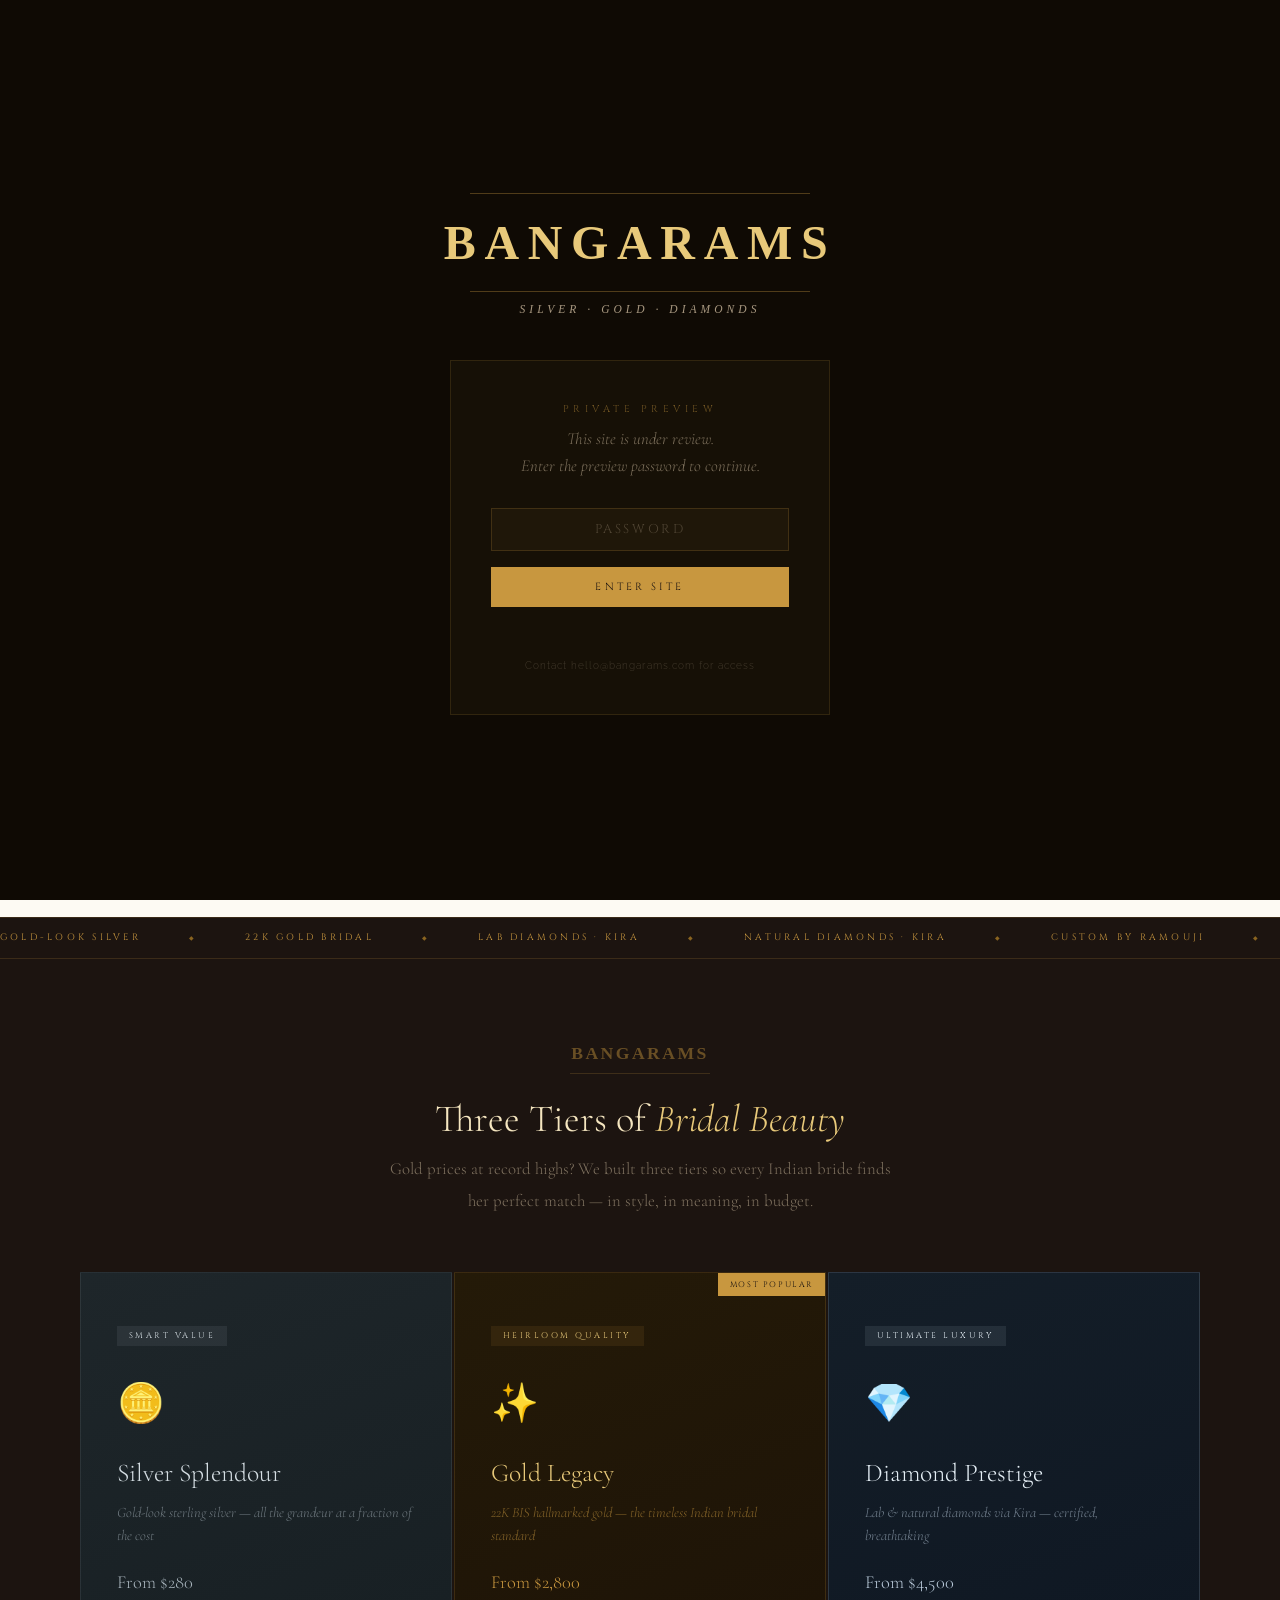
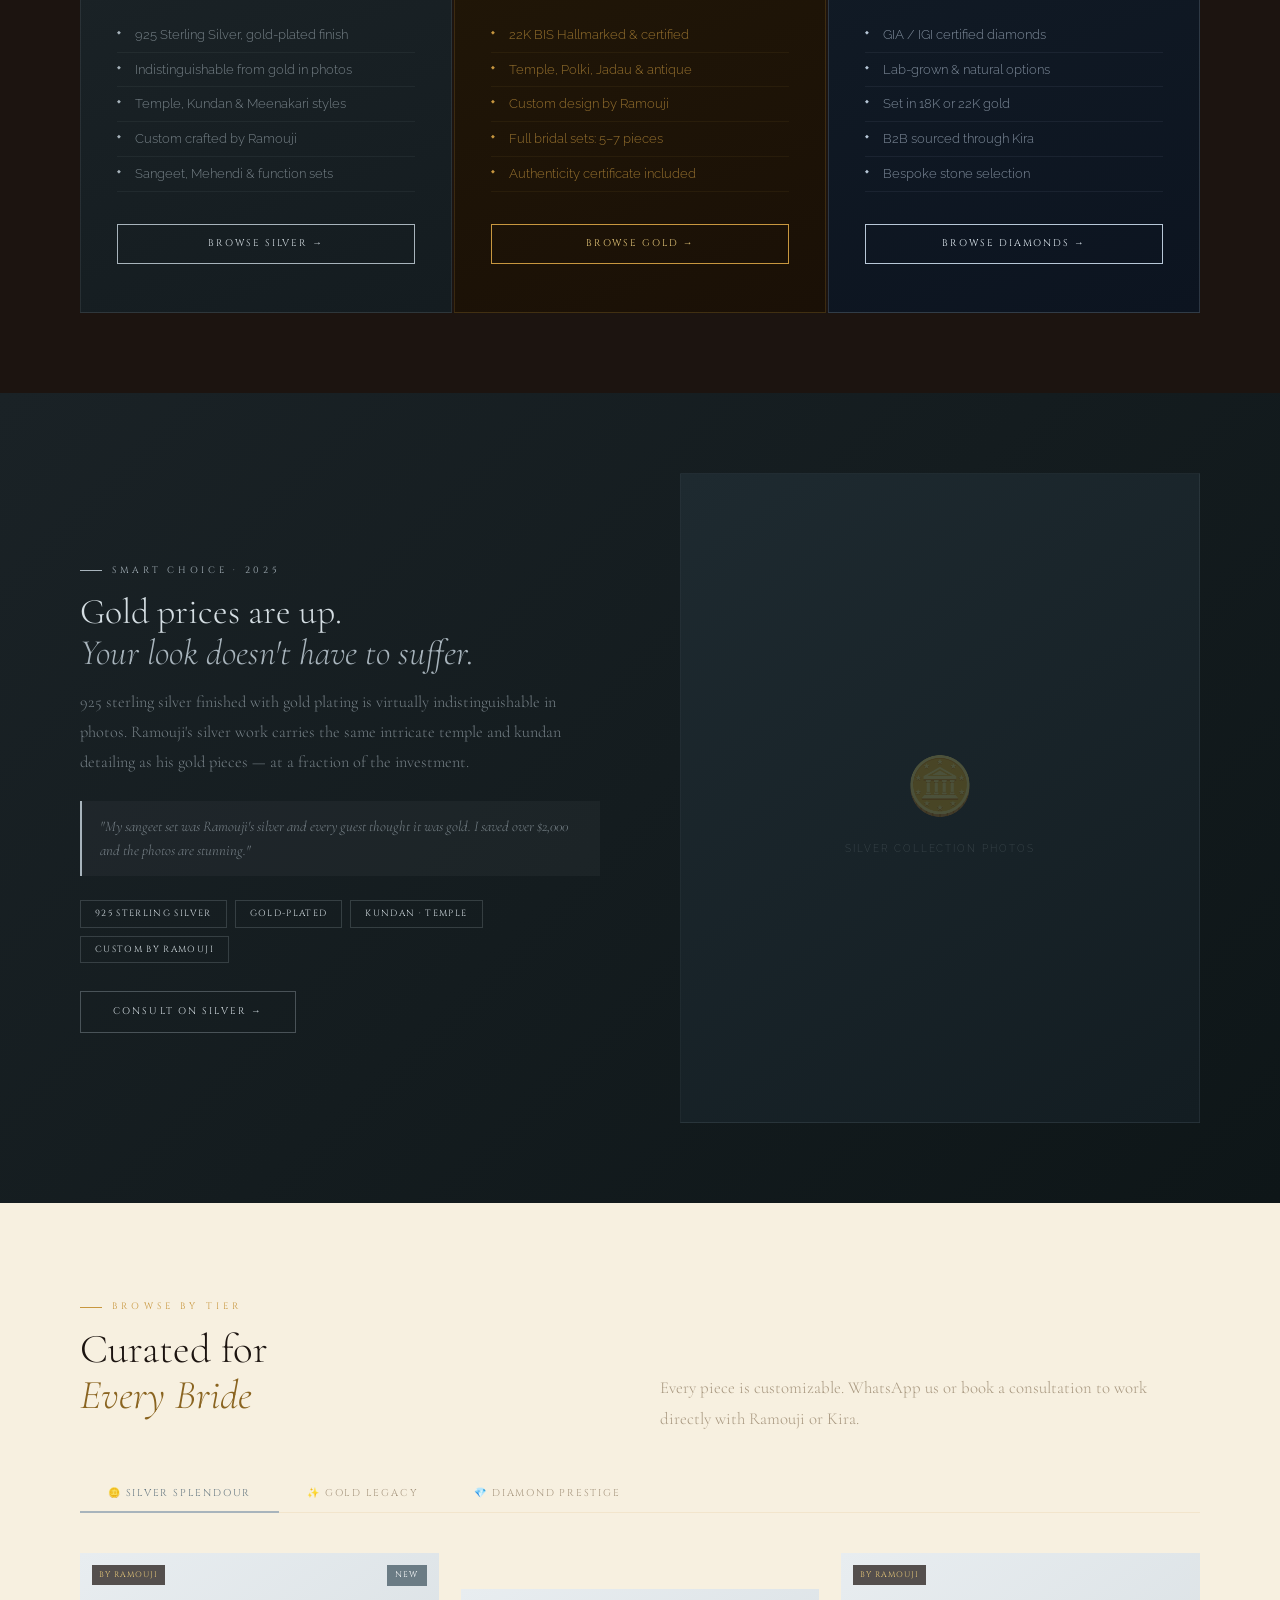
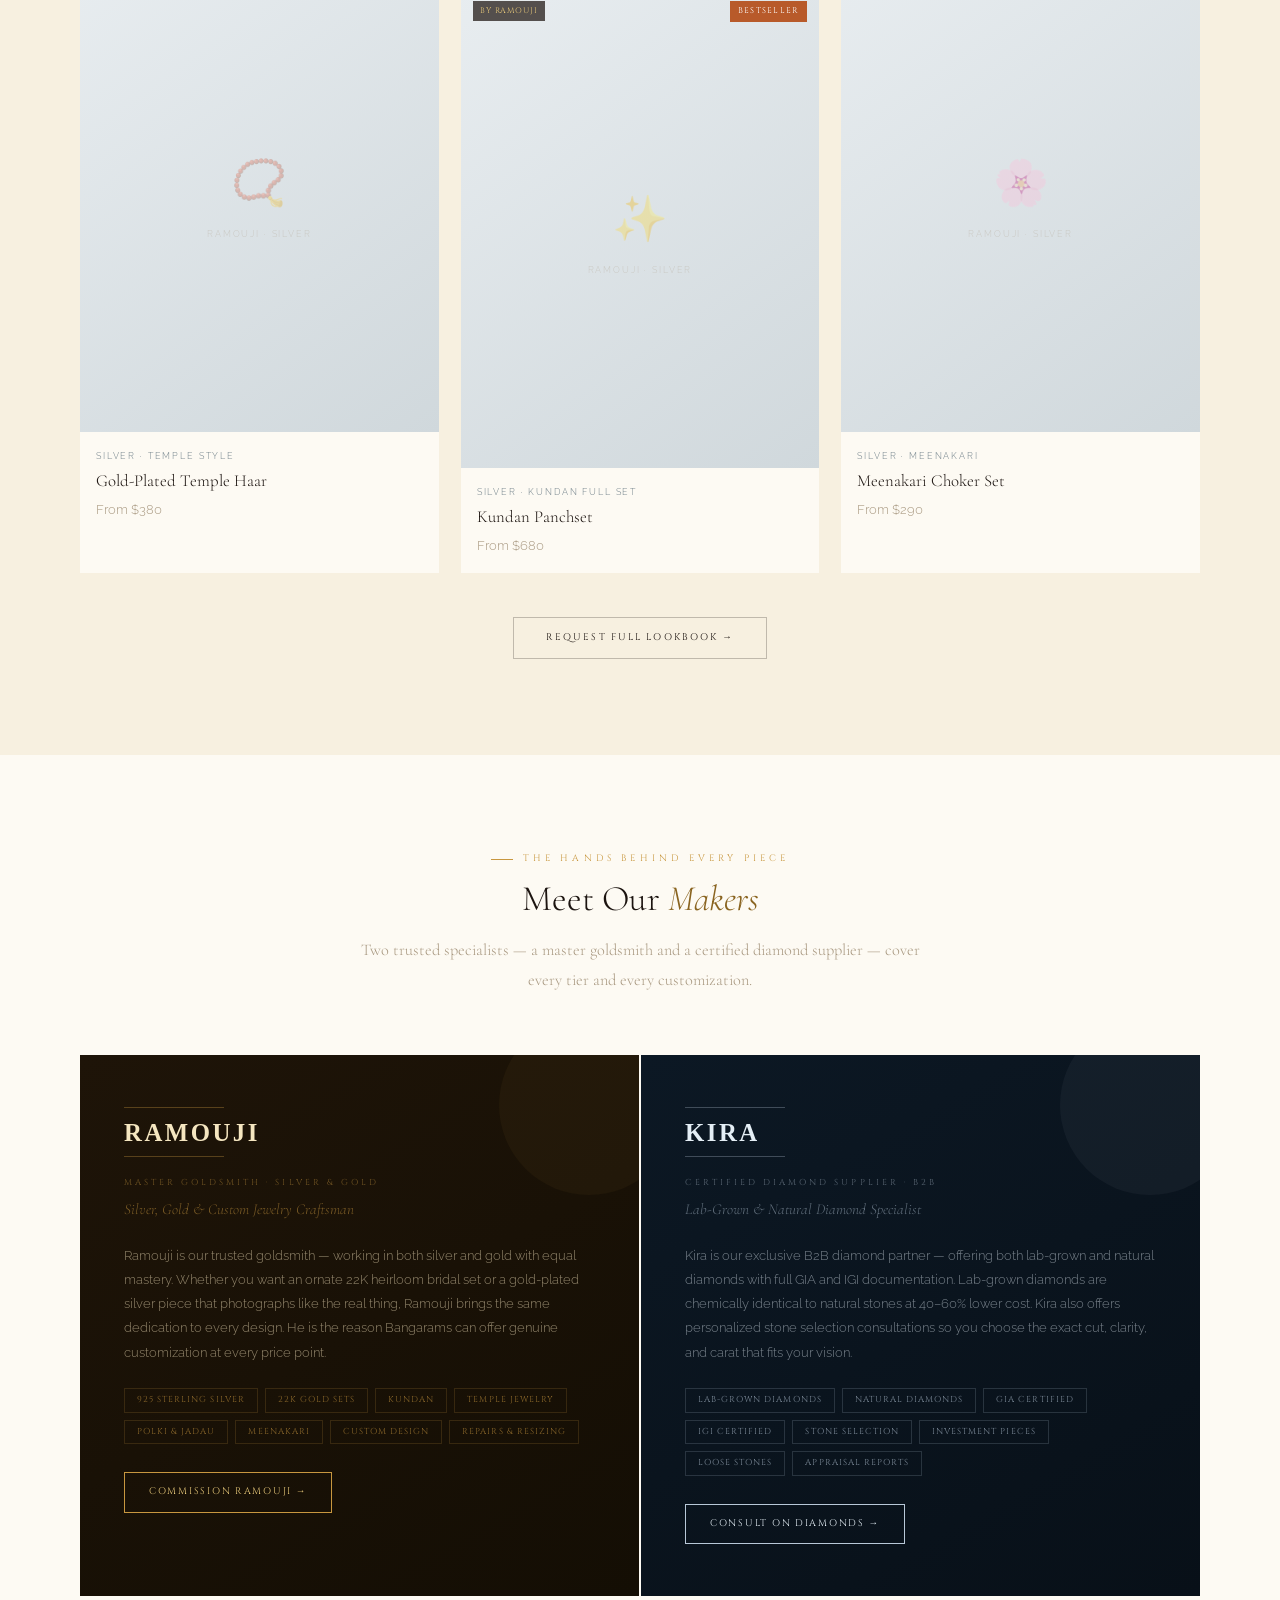
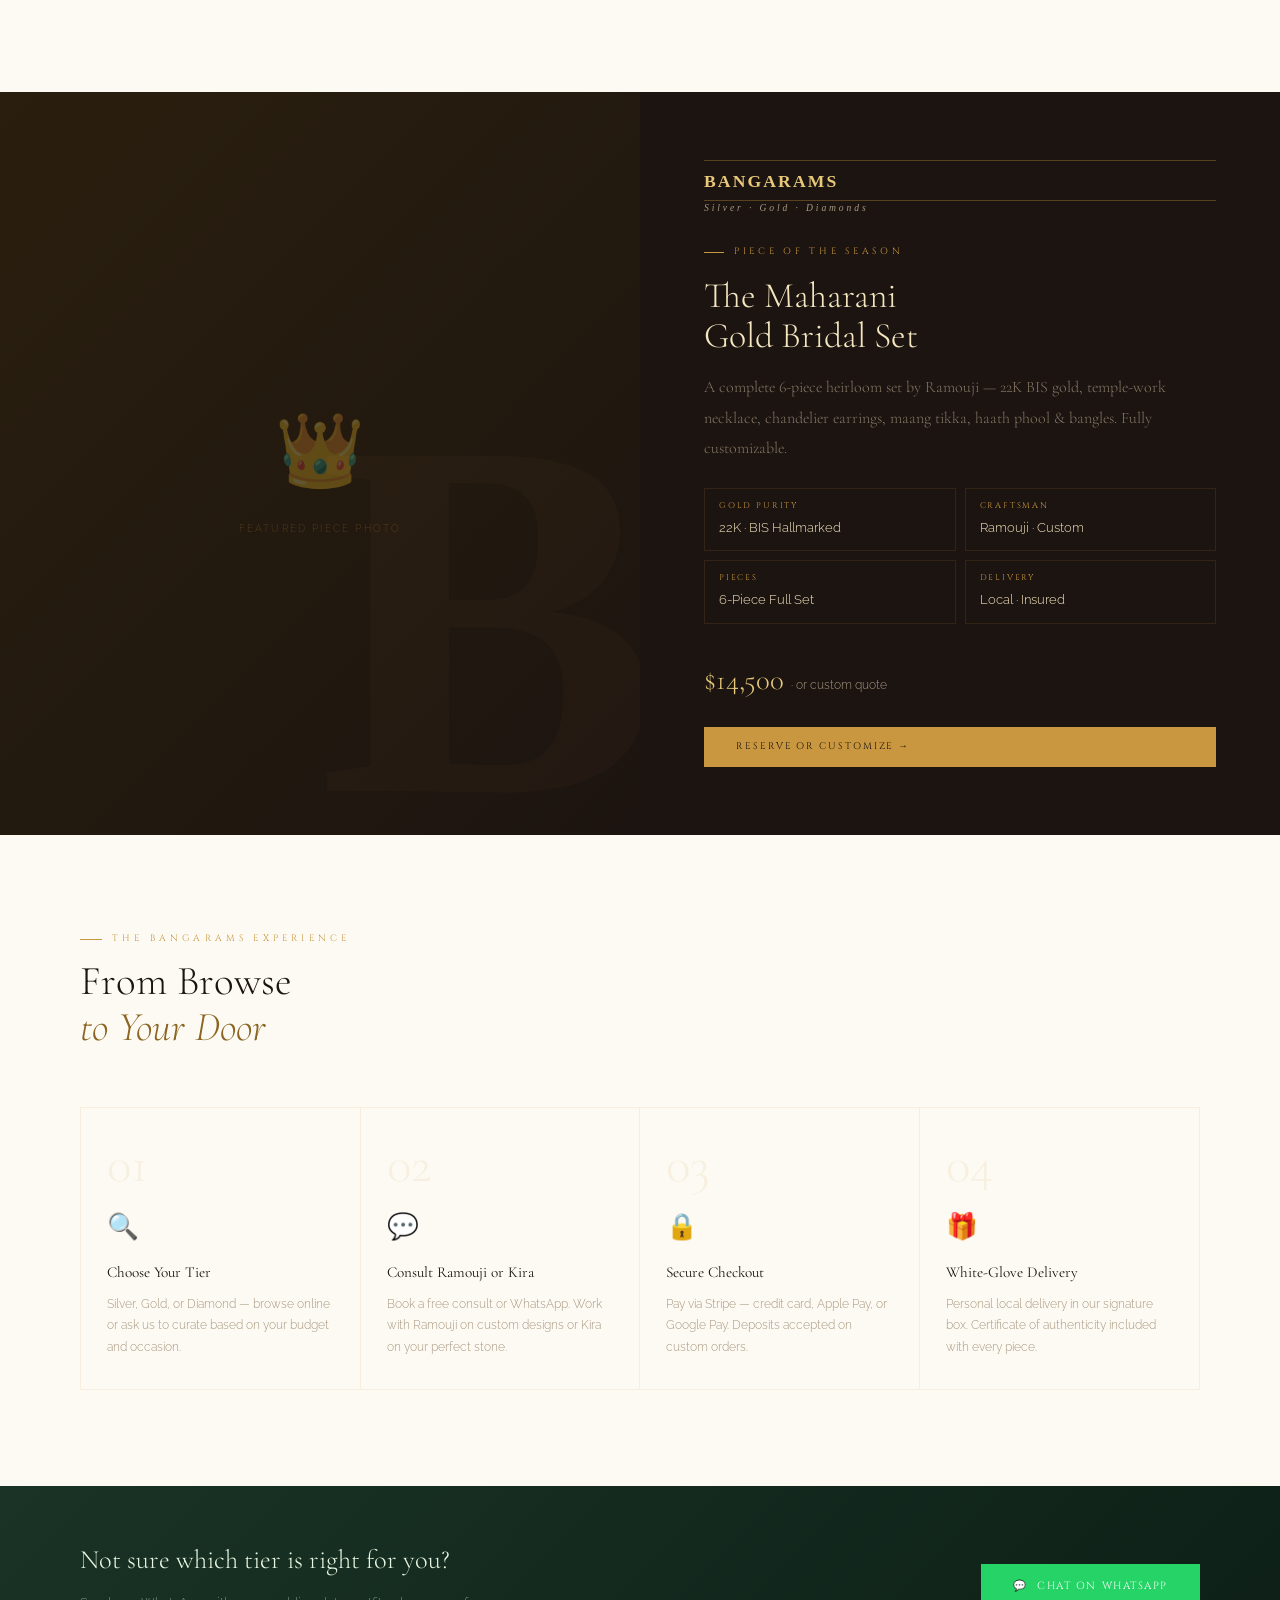
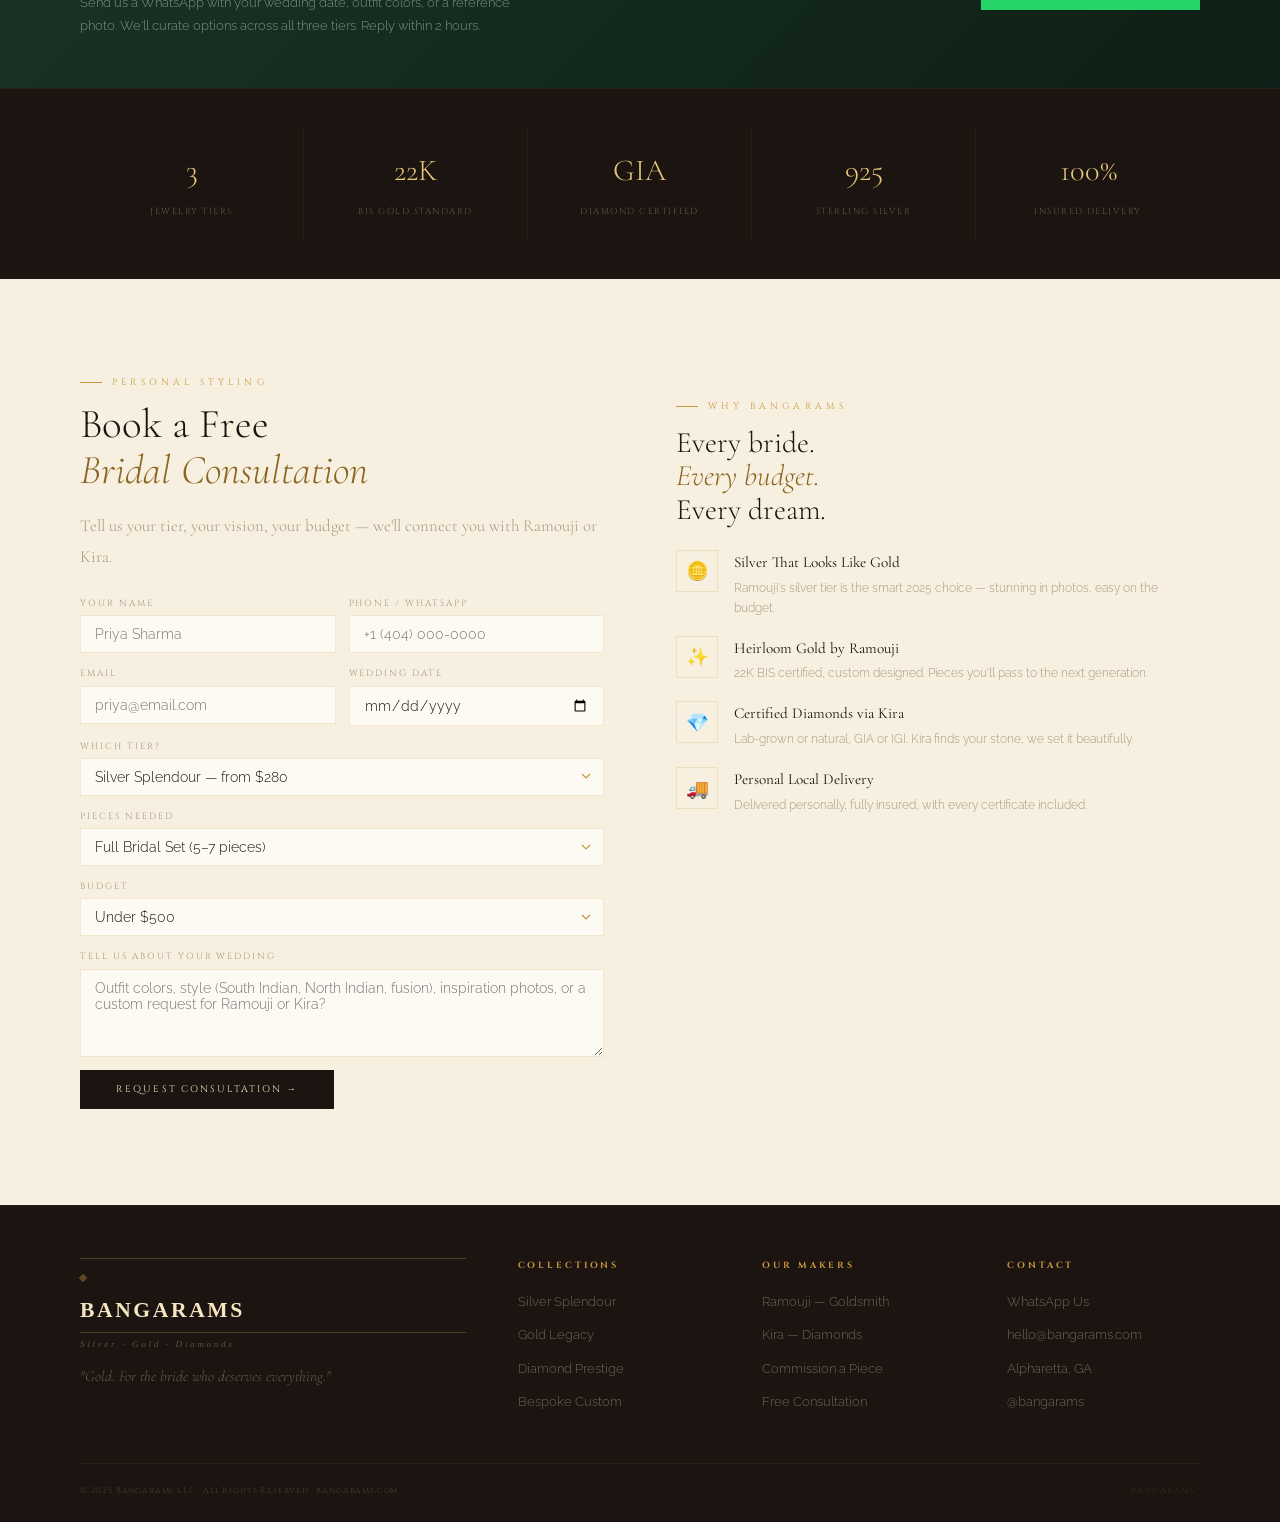
==== index.html @ f1050bff "Add Bangarams website — complete single-page site Full luxury Indian bridal jewelry landing page wit" ====
<!DOCTYPE html>
<html lang="en">
<head>
<meta charset="UTF-8">
<meta name="viewport" content="width=device-width, initial-scale=1.0">
<meta name="description" content="Bangarams — Exquisite Indian Bridal Jewelry. Silver, Gold & Diamonds. Curated by hand, delivered to your door. Serving Alpharetta, GA and beyond.">
<title>Bangarams — Indian Bridal Silver, Gold & Diamonds</title>
<link href="https://fonts.googleapis.com/css2?family=Cormorant+Garamond:ital,wght@0,300;0,400;0,600;1,400&family=Cinzel:wght@400;600;700&family=Raleway:wght@300;400;500&display=swap" rel="stylesheet">
<style>
/* ═══════════════════════════════════════
   PRIVATE REVIEW GATE
═══════════════════════════════════════ */
#preview-gate {
  position:fixed; inset:0; z-index:10000;
  background:#0F0A04;
  display:flex; flex-direction:column;
  align-items:center; justify-content:center;
  padding:40px;
}
#preview-gate.hidden { display:none; }

.gate-logo {
  margin-bottom:40px; text-align:center;
}
.gate-wordmark {
  font-family:'Palatino Linotype','Book Antiqua',Palatino,serif;
  font-size:clamp(1.8rem,5vw,3rem);
  font-weight:700; color:#E8C97A;
  letter-spacing:0.18em;
}
.gate-rule-top, .gate-rule-bot {
  width:100%; max-width:340px; height:1px;
  background:rgba(200,151,63,0.35); margin:8px auto;
}
.gate-tagline {
  font-family:'Palatino Linotype',Palatino,serif;
  font-size:0.72rem; color:#A89880;
  letter-spacing:0.35em; font-style:italic;
  text-align:center; margin-top:4px;
}

.gate-card {
  background:rgba(200,151,63,0.04);
  border:1px solid rgba(200,151,63,0.15);
  padding:40px; max-width:380px; width:100%;
  text-align:center;
}
.gate-title {
  font-family:'Cinzel',serif;
  font-size:0.62rem; letter-spacing:0.45em;
  text-transform:uppercase; color:rgba(200,151,63,0.5);
  margin-bottom:8px;
}
.gate-subtitle {
  font-family:'Cormorant Garamond',serif;
  font-style:italic; font-size:1.05rem;
  color:rgba(168,152,128,0.7); margin-bottom:28px;
  line-height:1.6;
}
.gate-input {
  width:100%; background:rgba(200,151,63,0.05);
  border:1px solid rgba(200,151,63,0.2);
  padding:12px 16px; color:#F5E6C0;
  font-family:'Cinzel',serif; font-size:0.8rem;
  letter-spacing:0.25em; text-align:center;
  outline:none; margin-bottom:16px;
  transition:border-color 0.3s;
}
.gate-input:focus { border-color:rgba(200,151,63,0.5); }
.gate-input::placeholder { color:rgba(168,152,128,0.35); letter-spacing:0.2em; }
.gate-btn {
  width:100%; background:var(--gold,#C8973F); color:#1C1410;
  border:none; padding:13px 24px;
  font-family:'Cinzel',serif; font-size:0.65rem;
  letter-spacing:0.3em; text-transform:uppercase;
  transition:background 0.3s; margin-bottom:12px;
}
.gate-btn:hover { background:#E8C97A; }
.gate-error {
  font-size:0.7rem; color:rgba(200,80,80,0.7);
  font-family:'Raleway',sans-serif; min-height:18px;
  letter-spacing:0.05em;
}
.gate-hint {
  margin-top:20px; font-size:0.65rem;
  color:rgba(168,152,128,0.3); letter-spacing:0.1em;
  font-family:'Raleway',sans-serif;
}

/* ═══════════════════════════════════════
   ROOT VARIABLES
═══════════════════════════════════════ */
:root {
  --gold:#C8973F; --gold-light:#E8C97A; --gold-pale:#F5E6C0; --gold-deep:#8A6420;
  --silver:#A8B4BC; --silver-light:#D4DDE2; --silver-deep:#6B7C85;
  --diamond:#B8C8D8; --diamond-ice:#E4EEF5;
  --ivory:#FDFAF3; --cream:#F7F0E0;
  --ink:#1C1410; --ink-soft:#3D2E1E; --ink-deep:#0F0A04;
  --navy:#080C18; --mist:#A89880;
}
*{margin:0;padding:0;box-sizing:border-box;}
html{scroll-behavior:smooth;}
body{background:var(--ivory);color:var(--ink);font-family:'Raleway',sans-serif;font-weight:300;font-size:15px;line-height:1.7;cursor:default;}
*,*::before,*::after{cursor:none!important;}

/* CURSOR */
#cursor{width:10px;height:10px;background:var(--gold);border-radius:50%;position:fixed;top:0;left:0;pointer-events:none;z-index:9999;transform:translate(-50%,-50%);transition:width .18s,height .18s,background .18s;mix-blend-mode:multiply;}
#cursor.big{width:32px;height:32px;background:rgba(200,151,63,.25);}

/* ═══════════════════════════════════════
   LOGO COMPONENT (reusable)
═══════════════════════════════════════ */
.logo-mark {
  display:inline-flex; flex-direction:column;
  align-items:center; text-decoration:none;
  gap:0;
}
.logo-rule { height:1px; background:currentColor; opacity:0.45; width:100%; }
.logo-wordmark {
  font-family:'Palatino Linotype','Book Antiqua',Palatino,serif;
  font-weight:700; letter-spacing:0.12em;
}
.logo-tagline {
  font-family:'Palatino Linotype',Palatino,serif;
  font-style:italic; letter-spacing:0.28em;
}
.logo-diamond-tip {
  width:0; height:0; display:block; margin:0 auto;
}

/* NAV */
nav{position:fixed;top:0;left:0;right:0;z-index:100;display:flex;align-items:center;justify-content:space-between;padding:16px 48px;background:rgba(253,250,243,.95);backdrop-filter:blur(14px);border-bottom:1px solid rgba(200,151,63,.12);transition:padding .3s;}
nav.scrolled{padding:10px 48px;}
.nav-logo-wrap{text-decoration:none;display:flex;flex-direction:column;align-items:flex-start;gap:2px;}
.nav-logo-rule{height:0.5px;background:#C8973F;opacity:.5;width:100%;}
.nav-logo-text{font-family:'Palatino Linotype','Book Antiqua',Palatino,serif;font-size:1.25rem;font-weight:700;color:var(--ink);letter-spacing:.12em;}
.nav-logo-sub{font-family:'Palatino Linotype',serif;font-size:.52rem;color:var(--mist);letter-spacing:.3em;font-style:italic;}
.nav-links{display:flex;gap:28px;list-style:none;}
.nav-links a{font-size:.68rem;letter-spacing:.18em;text-transform:uppercase;color:var(--ink-soft);text-decoration:none;position:relative;padding-bottom:3px;}
.nav-links a::after{content:'';position:absolute;bottom:0;left:0;width:0;height:1px;background:var(--gold);transition:width .3s;}
.nav-links a:hover::after{width:100%;}
.nav-cta{background:var(--ink);color:var(--gold-pale);border:none;padding:9px 20px;font-family:'Cinzel',serif;font-size:.58rem;letter-spacing:.22em;text-transform:uppercase;text-decoration:none;transition:background .3s,color .3s;}
.nav-cta:hover{background:var(--gold);color:var(--ink);}
.hamburger{display:none;flex-direction:column;gap:5px;background:none;border:none;padding:4px;}
.hamburger span{display:block;width:22px;height:1.5px;background:var(--ink);}

/* MOBILE MENU */
.mobile-menu{display:none;position:fixed;inset:0;z-index:99;background:var(--ivory);flex-direction:column;align-items:center;justify-content:center;gap:28px;}
.mobile-menu.open{display:flex;}
.mobile-menu a{font-family:'Cormorant Garamond',serif;font-size:2rem;font-weight:300;color:var(--ink);text-decoration:none;}
.mobile-menu a:hover{color:var(--gold);}
.mobile-close{position:absolute;top:20px;right:28px;background:none;border:none;font-size:1.8rem;color:var(--ink);}

/* HERO */
.hero{min-height:100vh;display:grid;grid-template-columns:1fr 1fr;padding-top:72px;overflow:hidden;}
.hero-left{display:flex;flex-direction:column;justify-content:center;padding:80px 56px 80px 80px;z-index:2;}

/* HERO LOGO */
.hero-logo{margin-bottom:36px;}
.hero-logo-rule{height:0.6px;background:var(--gold);opacity:.5;width:100%;max-width:480px;}
.hero-logo-diamond{display:block;width:8px;height:8px;background:var(--gold);transform:rotate(45deg);margin:0 auto;opacity:.65;}
.hero-logo-text{font-family:'Palatino Linotype','Book Antiqua',Palatino,serif;font-size:clamp(2.4rem,4vw,4.2rem);font-weight:700;color:var(--ink);letter-spacing:.12em;line-height:1.05;text-align:left;}
.hero-logo-tagline{font-family:'Palatino Linotype',Palatino,serif;font-style:italic;font-size:.78rem;color:var(--mist);letter-spacing:.32em;text-align:left;margin-top:3px;}

.hero-eyebrow{font-family:'Cinzel',serif;font-size:.58rem;letter-spacing:.45em;text-transform:uppercase;color:var(--gold);opacity:.7;margin-bottom:20px;display:flex;align-items:center;gap:12px;}
.hero-eyebrow::before{content:'';display:block;width:28px;height:0.5px;background:var(--gold);}
.hero-title{font-family:'Cormorant Garamond',serif;font-size:clamp(2.6rem,4.5vw,5rem);font-weight:300;line-height:1.06;color:var(--ink);margin-bottom:22px;}
.hero-title em{font-style:italic;color:var(--gold-deep);}
.hero-desc{font-family:'Cormorant Garamond',serif;font-size:1.1rem;color:var(--mist);max-width:400px;margin-bottom:40px;line-height:1.85;}
.hero-actions{display:flex;gap:14px;flex-wrap:wrap;}
.btn-primary{background:var(--gold);color:var(--ink);padding:13px 32px;border:none;font-family:'Cinzel',serif;font-size:.6rem;letter-spacing:.22em;text-transform:uppercase;text-decoration:none;display:inline-block;transition:background .3s,transform .2s;}
.btn-primary:hover{background:var(--gold-deep);transform:translateY(-2px);}
.btn-outline{background:transparent;color:var(--ink);padding:12px 32px;border:1px solid rgba(28,20,16,.25);font-family:'Cinzel',serif;font-size:.6rem;letter-spacing:.22em;text-transform:uppercase;text-decoration:none;display:inline-block;transition:border-color .3s,color .3s;}
.btn-outline:hover{border-color:var(--gold);color:var(--gold);}
.hero-right{position:relative;overflow:hidden;background:linear-gradient(135deg,#E8C97A18,#C8973F0A);}
.hero-right::before{content:'B';position:absolute;bottom:-60px;right:-30px;font-family:'Palatino Linotype','Book Antiqua',Palatino,serif;font-size:32vw;font-weight:700;color:rgba(200,151,63,.04);line-height:1;pointer-events:none;}
.hero-img-ph{width:100%;height:100%;min-height:500px;display:flex;flex-direction:column;align-items:center;justify-content:center;gap:12px;color:var(--mist);}
.hero-img-ph .ph-icon{font-size:3.5rem;opacity:.3;}
.hero-img-ph p{font-size:.7rem;letter-spacing:.15em;text-transform:uppercase;opacity:.35;}
.hero-badge{position:absolute;bottom:36px;left:36px;background:var(--ink);color:var(--gold-pale);padding:16px 20px;font-size:.68rem;}
.hero-badge strong{display:block;font-family:'Cormorant Garamond',serif;font-size:1.2rem;color:var(--gold-light);font-weight:400;}

/* MARQUEE */
.marquee-strip{background:var(--ink);padding:12px 0;overflow:hidden;border-top:1px solid rgba(200,151,63,.18);border-bottom:1px solid rgba(200,151,63,.18);}
.marquee-inner{display:flex;gap:48px;width:max-content;animation:marquee 32s linear infinite;}
@keyframes marquee{from{transform:translateX(0)}to{transform:translateX(-50%)}}
.mi{font-family:'Cinzel',serif;font-size:.58rem;letter-spacing:.35em;text-transform:uppercase;color:var(--gold);white-space:nowrap;display:flex;align-items:center;gap:48px;}
.mi::after{content:'◆';color:var(--gold-deep);font-size:.38rem;}

/* SECTIONS */
section{padding:96px 80px;}
.stag{font-family:'Cinzel',serif;font-size:.58rem;letter-spacing:.45em;text-transform:uppercase;color:var(--gold);margin-bottom:12px;display:flex;align-items:center;gap:10px;}
.stag::before{content:'';display:block;width:22px;height:.5px;background:var(--gold);}
.sh{font-family:'Cormorant Garamond',serif;font-size:clamp(1.8rem,3.2vw,2.8rem);font-weight:300;line-height:1.12;color:var(--ink);margin-bottom:16px;}
.sh em{font-style:italic;color:var(--gold-deep);}
.sp{font-family:'Cormorant Garamond',serif;font-size:1.05rem;color:var(--mist);line-height:1.85;}

/* TIERS */
#tiers{background:var(--ink);padding:80px;}
.tiers-intro{text-align:center;margin-bottom:56px;}
.tiers-intro-logo{margin-bottom:24px;}
.tiers-intro h2{font-family:'Cormorant Garamond',serif;font-size:clamp(1.8rem,3vw,2.8rem);font-weight:300;color:var(--gold-pale);margin-bottom:12px;line-height:1.15;}
.tiers-intro p{color:rgba(168,152,128,.7);font-family:'Cormorant Garamond',serif;font-size:1.05rem;max-width:520px;margin:0 auto;line-height:1.85;}
.tiers-grid{display:grid;grid-template-columns:repeat(3,1fr);gap:2px;}
.tier{position:relative;padding:48px 36px;overflow:hidden;transition:background .4s;}
.tier-silver{background:linear-gradient(160deg,#1E262A,#141C20);border:1px solid rgba(168,180,188,.12);}
.tier-gold{background:linear-gradient(160deg,#241A08,#1A1006);border:1px solid rgba(200,151,63,.18);}
.tier-diamond{background:linear-gradient(160deg,#141E28,#0C1420);border:1px solid rgba(184,200,216,.18);}
.tier::after{content:'';position:absolute;inset:0;opacity:0;transition:opacity .4s;}
.tier-silver::after{background:radial-gradient(ellipse at 50% 0%,rgba(168,180,188,.07),transparent 65%);}
.tier-gold::after{background:radial-gradient(ellipse at 50% 0%,rgba(200,151,63,.09),transparent 65%);}
.tier-diamond::after{background:radial-gradient(ellipse at 50% 0%,rgba(184,200,216,.09),transparent 65%);}
.tier:hover::after{opacity:1;}
.tier-badge{display:inline-block;font-family:'Cinzel',serif;font-size:.52rem;letter-spacing:.3em;text-transform:uppercase;padding:3px 12px;margin-bottom:24px;}
.tier-silver .tier-badge{background:rgba(168,180,188,.1);color:var(--silver-light);}
.tier-gold .tier-badge{background:rgba(200,151,63,.1);color:var(--gold-light);}
.tier-diamond .tier-badge{background:rgba(184,200,216,.1);color:var(--diamond-ice);}
.tier-icon{font-size:2.4rem;margin-bottom:16px;display:block;}
.tier-name{font-family:'Cormorant Garamond',serif;font-size:1.6rem;font-weight:300;margin-bottom:6px;}
.tier-silver .tier-name{color:var(--silver-light);}
.tier-gold .tier-name{color:var(--gold-light);}
.tier-diamond .tier-name{color:var(--diamond-ice);}
.tier-subtitle{font-family:'Cormorant Garamond',serif;font-style:italic;font-size:.9rem;margin-bottom:20px;line-height:1.6;}
.tier-silver .tier-subtitle{color:rgba(168,180,188,.6);}
.tier-gold .tier-subtitle{color:rgba(200,151,63,.6);}
.tier-diamond .tier-subtitle{color:rgba(184,200,216,.6);}
.tier-price{font-family:'Cormorant Garamond',serif;font-size:1.15rem;margin-bottom:20px;}
.tier-silver .tier-price{color:var(--silver);}
.tier-gold .tier-price{color:var(--gold);}
.tier-diamond .tier-price{color:var(--diamond);}
.tier-features{list-style:none;margin-bottom:32px;}
.tier-features li{font-size:.8rem;padding:6px 0 6px 18px;position:relative;border-bottom:1px solid;}
.tier-silver .tier-features li{color:rgba(168,180,188,.65);border-color:rgba(168,180,188,.07);}
.tier-gold .tier-features li{color:rgba(200,151,63,.7);border-color:rgba(200,151,63,.07);}
.tier-diamond .tier-features li{color:rgba(184,200,216,.65);border-color:rgba(184,200,216,.07);}
.tier-features li::before{content:'◆';position:absolute;left:0;font-size:.32rem;top:10px;}
.tier-silver .tier-features li::before{color:var(--silver);}
.tier-gold .tier-features li::before{color:var(--gold);}
.tier-diamond .tier-features li::before{color:var(--diamond);}
.btn-tier{display:inline-block;width:100%;text-align:center;padding:11px 20px;border:1px solid;text-decoration:none;font-family:'Cinzel',serif;font-size:.6rem;letter-spacing:.2em;text-transform:uppercase;transition:background .3s,color .3s;}
.tier-silver .btn-tier{border-color:var(--silver);color:var(--silver-light);}
.tier-silver .btn-tier:hover{background:var(--silver);color:var(--ink);}
.tier-gold .btn-tier{border-color:var(--gold);color:var(--gold-light);}
.tier-gold .btn-tier:hover{background:var(--gold);color:var(--ink);}
.tier-diamond .btn-tier{border-color:var(--diamond);color:var(--diamond-ice);}
.tier-diamond .btn-tier:hover{background:var(--diamond);color:var(--ink);}
.tier-popular{position:absolute;top:0;right:0;background:var(--gold);color:var(--ink);font-family:'Cinzel',serif;font-size:.5rem;letter-spacing:.2em;text-transform:uppercase;padding:5px 12px;}

/* SILVER SPOTLIGHT */
#silver-spotlight{background:linear-gradient(135deg,#1A2226,#0E1618);padding:80px;display:grid;grid-template-columns:1fr 1fr;gap:80px;align-items:center;}
.silver-tag{font-family:'Cinzel',serif;font-size:.58rem;letter-spacing:.4em;text-transform:uppercase;color:var(--silver);margin-bottom:14px;display:flex;align-items:center;gap:10px;}
.silver-tag::before{content:'';display:block;width:22px;height:.5px;background:var(--silver);}
.silver-h{font-family:'Cormorant Garamond',serif;font-size:clamp(1.7rem,2.8vw,2.6rem);font-weight:300;color:var(--silver-light);line-height:1.12;margin-bottom:14px;}
.silver-h em{font-style:italic;color:var(--silver);}
.silver-desc{font-family:'Cormorant Garamond',serif;font-size:1.02rem;color:rgba(168,180,188,.65);line-height:1.85;margin-bottom:24px;}
.silver-note{background:rgba(168,180,188,.05);border-left:2px solid var(--silver);padding:14px 18px;margin-bottom:24px;font-family:'Cormorant Garamond',serif;font-style:italic;color:rgba(168,180,188,.65);font-size:.92rem;line-height:1.6;}
.silver-pills{display:flex;flex-wrap:wrap;gap:8px;margin-bottom:28px;}
.silver-pill{border:1px solid rgba(168,180,188,.22);color:var(--silver-light);padding:5px 14px;font-family:'Cinzel',serif;font-size:.56rem;letter-spacing:.15em;text-transform:uppercase;}
.silver-img{background:linear-gradient(145deg,#1E2A30,#131D22);border:1px solid rgba(168,180,188,.08);aspect-ratio:4/5;display:flex;align-items:center;justify-content:center;}
.silver-img-inner{text-align:center;color:rgba(168,180,188,.22);}
.silver-img-inner span{font-size:3.5rem;display:block;margin-bottom:8px;}
.silver-img-inner p{font-size:.62rem;letter-spacing:.2em;text-transform:uppercase;}

/* COLLECTIONS TABS */
#collections{background:var(--cream);}
.collections-intro{display:grid;grid-template-columns:1fr 1fr;gap:40px;align-items:end;margin-bottom:40px;}
.tab-bar{display:flex;gap:0;margin-bottom:40px;border-bottom:1px solid rgba(200,151,63,.12);}
.tab-btn{padding:12px 28px;border:none;background:transparent;font-family:'Cinzel',serif;font-size:.62rem;letter-spacing:.18em;text-transform:uppercase;color:var(--mist);position:relative;transition:color .3s;}
.tab-btn::after{content:'';position:absolute;bottom:-1px;left:0;right:0;height:2px;background:transparent;transition:background .3s;}
.tab-btn.active-silver{color:var(--silver-deep);}
.tab-btn.active-silver::after{background:var(--silver);}
.tab-btn.active-gold{color:var(--gold-deep);}
.tab-btn.active-gold::after{background:var(--gold);}
.tab-btn.active-diamond{color:#4A7A9A;}
.tab-btn.active-diamond::after{background:var(--diamond);}
.tab-panel{display:none;}
.tab-panel.active{display:block;}
.catalog-grid{display:grid;grid-template-columns:repeat(3,1fr);gap:22px;}
.catalog-card{background:var(--ivory);position:relative;overflow:hidden;transition:transform .4s;}
.catalog-card:hover{transform:translateY(-5px);}
.catalog-card:nth-child(2){margin-top:36px;}
.card-img{aspect-ratio:3/4;display:flex;flex-direction:column;align-items:center;justify-content:center;color:var(--mist);position:relative;overflow:hidden;}
.ci-silver{background:linear-gradient(145deg,#E8EDF0,#D0D8DC);}
.ci-gold{background:linear-gradient(145deg,var(--cream),#E8C97A1A);}
.ci-diamond{background:linear-gradient(145deg,#E4EEF5,#C8D8E8);}
.card-img-icon{font-size:2.8rem;opacity:.32;margin-bottom:6px;}
.card-img-label{font-size:.58rem;letter-spacing:.2em;text-transform:uppercase;opacity:.35;}
.card-img::after{content:'';position:absolute;inset:0;background:linear-gradient(to top,rgba(28,20,16,.5),transparent 50%);opacity:0;transition:opacity .3s;}
.catalog-card:hover .card-img::after{opacity:1;}
.card-overlay{position:absolute;bottom:0;left:0;right:0;padding:18px;transform:translateY(8px);opacity:0;transition:all .3s;z-index:2;}
.catalog-card:hover .card-overlay{transform:translateY(0);opacity:1;}
.card-overlay .btn-primary{padding:8px 20px;font-size:.58rem;}
.card-info{padding:16px;}
.card-cat{font-size:.58rem;letter-spacing:.2em;text-transform:uppercase;margin-bottom:4px;}
.cc-silver{color:var(--silver-deep);}
.cc-gold{color:var(--gold);}
.cc-diamond{color:#4A7A9A;}
.card-name{font-family:'Cormorant Garamond',serif;font-size:1.05rem;color:var(--ink);margin-bottom:3px;font-weight:300;}
.card-price{font-size:.8rem;color:var(--mist);}
.card-badge{position:absolute;top:12px;right:12px;color:#fff;font-family:'Cinzel',serif;font-size:.52rem;letter-spacing:.15em;text-transform:uppercase;padding:3px 8px;}
.cb-new{background:var(--silver-deep);}
.cb-hot{background:#B85A2A;}
.cb-sig{background:var(--gold-deep);}
.cb-lab{background:#3A6A8A;}
.cb-gia{background:#1A3A4A;}
.cb-bespoke{background:#2A4A5A;}
.maker-tag{position:absolute;top:12px;left:12px;background:rgba(28,20,16,.72);font-family:'Cinzel',serif;font-size:.5rem;letter-spacing:.12em;text-transform:uppercase;padding:3px 7px;}
.mt-gold{color:var(--gold-light);}
.mt-dia{color:var(--diamond-ice);}

/* ARTISANS */
#artisans{background:var(--ivory);padding:96px 80px;}
.artisans-intro{text-align:center;max-width:560px;margin:0 auto 60px;}
.artisans-intro p{color:var(--mist);font-family:'Cormorant Garamond',serif;font-size:1.02rem;line-height:1.85;margin-top:10px;}
.artisans-grid{display:grid;grid-template-columns:1fr 1fr;gap:2px;}
.artisan-card{padding:52px 44px;position:relative;overflow:hidden;}
.artisan-ramouji{background:linear-gradient(150deg,#1E1408,#140E04);}
.artisan-kira{background:linear-gradient(150deg,#0C1824,#081018);}
.artisan-card::before{content:'';position:absolute;top:-40px;right:-40px;width:180px;height:180px;border-radius:50%;opacity:.05;}
.artisan-ramouji::before{background:var(--gold);}
.artisan-kira::before{background:var(--diamond);}
/* Artisan logo mark */
.artisan-logo-mark{margin-bottom:20px;}
.artisan-logo-rule{height:.5px;width:100px;}
.artisan-ramouji .artisan-logo-rule{background:rgba(200,151,63,.35);}
.artisan-kira .artisan-logo-rule{background:rgba(184,200,216,.3);}
.artisan-logo-name{font-family:'Palatino Linotype','Book Antiqua',Palatino,serif;font-size:1.55rem;font-weight:700;letter-spacing:.1em;margin:4px 0 2px;}
.artisan-ramouji .artisan-logo-name{color:var(--gold-pale);}
.artisan-kira .artisan-logo-name{color:var(--diamond-ice);}
.artisan-label{font-family:'Cinzel',serif;font-size:.54rem;letter-spacing:.35em;text-transform:uppercase;margin-bottom:6px;}
.artisan-ramouji .artisan-label{color:rgba(200,151,63,.5);}
.artisan-kira .artisan-label{color:rgba(184,200,216,.45);}
.artisan-role{font-family:'Cormorant Garamond',serif;font-style:italic;font-size:.95rem;margin-bottom:20px;}
.artisan-ramouji .artisan-role{color:rgba(200,151,63,.55);}
.artisan-kira .artisan-role{color:rgba(184,200,216,.5);}
.artisan-desc{font-size:.84rem;line-height:1.8;margin-bottom:24px;}
.artisan-ramouji .artisan-desc{color:rgba(245,230,192,.55);}
.artisan-kira .artisan-desc{color:rgba(228,238,245,.5);}
.artisan-services{display:flex;flex-wrap:wrap;gap:7px;margin-bottom:28px;}
.artisan-service{font-family:'Cinzel',serif;font-size:.54rem;letter-spacing:.12em;text-transform:uppercase;padding:4px 12px;border:1px solid;}
.artisan-ramouji .artisan-service{border-color:rgba(200,151,63,.18);color:rgba(200,151,63,.65);}
.artisan-kira .artisan-service{border-color:rgba(184,200,216,.18);color:rgba(184,200,216,.65);}
.btn-artisan{display:inline-block;padding:11px 24px;border:1px solid;text-decoration:none;font-family:'Cinzel',serif;font-size:.6rem;letter-spacing:.18em;text-transform:uppercase;transition:background .3s,color .3s;}
.artisan-ramouji .btn-artisan{border-color:var(--gold);color:var(--gold-light);}
.artisan-ramouji .btn-artisan:hover{background:var(--gold);color:var(--ink);}
.artisan-kira .btn-artisan{border-color:var(--diamond);color:var(--diamond-ice);}
.artisan-kira .btn-artisan:hover{background:var(--diamond);color:var(--ink);}

/* FEATURED */
#featured{background:var(--ink);display:grid;grid-template-columns:1fr 1fr;gap:0;padding:0;}
.featured-img{background:linear-gradient(135deg,#2A1F0E,#1C1410);min-height:560px;display:flex;align-items:center;justify-content:center;position:relative;overflow:hidden;}
.featured-img::before{content:'B';position:absolute;bottom:-40px;right:-20px;font-family:'Palatino Linotype','Book Antiqua',Palatino,serif;font-size:40vw;font-weight:700;color:rgba(200,151,63,.03);line-height:1;pointer-events:none;}
.featured-img-inner{text-align:center;color:rgba(200,151,63,.28);z-index:1;position:relative;}
.featured-img-inner span{font-size:4.5rem;display:block;margin-bottom:10px;}
.featured-img-inner p{font-size:.62rem;letter-spacing:.22em;text-transform:uppercase;}
.featured-content{padding:68px 64px;display:flex;flex-direction:column;justify-content:center;}
.featured-logo-mark{margin-bottom:28px;}
.featured-logo-rule{height:.5px;background:rgba(200,151,63,.35);width:100%;}
.featured-logo-text{font-family:'Palatino Linotype','Book Antiqua',Palatino,serif;font-size:1.1rem;font-weight:700;color:var(--gold-light);letter-spacing:.12em;margin:6px 0 3px;}
.featured-logo-tag{font-family:'Palatino Linotype',Palatino,serif;font-style:italic;font-size:.6rem;color:var(--mist);letter-spacing:.3em;}
.featured-tag{font-family:'Cinzel',serif;font-size:.58rem;letter-spacing:.4em;text-transform:uppercase;color:var(--gold);margin-bottom:16px;display:flex;align-items:center;gap:10px;}
.featured-tag::before{content:'';display:block;width:20px;height:.5px;background:var(--gold);}
.featured-title{font-family:'Cormorant Garamond',serif;font-size:clamp(1.8rem,2.8vw,2.6rem);font-weight:300;color:var(--gold-pale);line-height:1.12;margin-bottom:16px;}
.featured-desc{font-family:'Cormorant Garamond',serif;font-size:1rem;color:rgba(168,152,128,.75);line-height:1.9;margin-bottom:24px;}
.featured-specs{display:grid;grid-template-columns:1fr 1fr;gap:9px;margin-bottom:32px;}
.spec{border:1px solid rgba(200,151,63,.13);padding:10px 14px;}
.spec-label{font-family:'Cinzel',serif;font-size:.52rem;letter-spacing:.22em;text-transform:uppercase;color:var(--gold);display:block;margin-bottom:2px;}
.spec-val{font-size:.82rem;color:var(--gold-pale);}
.featured-price{font-family:'Cormorant Garamond',serif;font-size:1.8rem;color:var(--gold-light);margin-bottom:22px;}
.featured-price span{font-size:.78rem;color:var(--mist);font-family:'Raleway',sans-serif;font-weight:300;}
.btn-gold{background:var(--gold);color:var(--ink);border:none;padding:12px 32px;font-family:'Cinzel',serif;font-size:.6rem;letter-spacing:.2em;text-transform:uppercase;text-decoration:none;display:inline-block;transition:background .3s;}
.btn-gold:hover{background:var(--gold-light);}

/* HOW */
#how{background:var(--ivory);}
.steps-grid{display:grid;grid-template-columns:repeat(4,1fr);gap:0;margin-top:56px;border:1px solid rgba(200,151,63,.12);}
.step{padding:32px 26px;border-right:1px solid rgba(200,151,63,.12);}
.step:last-child{border-right:none;}
.step-num{font-family:'Cormorant Garamond',serif;font-size:3.2rem;color:rgba(200,151,63,.1);line-height:1;margin-bottom:14px;font-weight:300;}
.step-icon{font-size:1.6rem;margin-bottom:12px;}
.step-title{font-family:'Cormorant Garamond',serif;font-size:.95rem;color:var(--ink);margin-bottom:7px;font-weight:400;}
.step-desc{font-size:.78rem;color:var(--mist);line-height:1.7;}

/* WA BANNER */
.wa-banner{background:linear-gradient(135deg,#1A3326,#0D1F16);padding:52px 80px;display:flex;align-items:center;justify-content:space-between;gap:40px;}
.wa-title{font-family:'Cormorant Garamond',serif;font-size:1.65rem;color:#E8F5E0;margin-bottom:8px;font-weight:300;}
.wa-desc{color:rgba(200,230,200,.55);font-size:.84rem;max-width:460px;line-height:1.7;}
.btn-wa{background:#25D366;color:#fff;border:none;padding:14px 32px;font-family:'Cinzel',serif;font-size:.65rem;letter-spacing:.15em;text-transform:uppercase;text-decoration:none;display:inline-flex;align-items:center;gap:9px;white-space:nowrap;flex-shrink:0;transition:background .3s,transform .2s;}
.btn-wa:hover{background:#1EBD56;transform:translateY(-2px);}

/* TRUST */
.trust-bar{background:var(--ink);padding:40px 80px;display:grid;grid-template-columns:repeat(5,1fr);gap:0;border-top:1px solid rgba(200,151,63,.08);}
.trust-item{text-align:center;padding:16px;border-right:1px solid rgba(200,151,63,.08);}
.trust-item:last-child{border-right:none;}
.trust-num{font-family:'Cormorant Garamond',serif;font-size:1.9rem;color:var(--gold-light);font-weight:300;display:block;}
.trust-label{font-family:'Cinzel',serif;font-size:.55rem;letter-spacing:.17em;text-transform:uppercase;color:rgba(168,152,128,.5);}

/* CONSULT */
#consult{background:var(--cream);display:grid;grid-template-columns:1fr 1fr;gap:72px;align-items:start;}
.consult-form{display:flex;flex-direction:column;gap:13px;margin-top:24px;}
.form-row{display:grid;grid-template-columns:1fr 1fr;gap:13px;}
.form-group{display:flex;flex-direction:column;gap:4px;}
.form-group label{font-family:'Cinzel',serif;font-size:.56rem;letter-spacing:.22em;text-transform:uppercase;color:var(--mist);}
.form-group input,.form-group select,.form-group textarea{background:var(--ivory);border:1px solid rgba(200,151,63,.2);padding:10px 14px;color:var(--ink);font-family:'Raleway',sans-serif;font-size:.85rem;font-weight:300;outline:none;transition:border-color .3s;}
.form-group input:focus,.form-group select:focus,.form-group textarea:focus{border-color:var(--gold);}
.form-group textarea{resize:vertical;min-height:88px;}
.form-group select{appearance:none;background-image:url("data:image/svg+xml,%3Csvg xmlns='http://www.w3.org/2000/svg' width='10' height='7'%3E%3Cpath d='M1 1l4 4 4-4' stroke='%23C8973F' stroke-width='1.2' fill='none'/%3E%3C/svg%3E");background-repeat:no-repeat;background-position:right 12px center;}
.form-submit{background:var(--ink);color:var(--gold-pale);border:none;padding:13px 36px;font-family:'Cinzel',serif;font-size:.6rem;letter-spacing:.22em;text-transform:uppercase;align-self:flex-start;transition:background .3s;}
.form-submit:hover{background:var(--gold);color:var(--ink);}
.consult-right{padding-top:24px;}
.consult-features{display:flex;flex-direction:column;gap:18px;margin-top:24px;}
.cf-item{display:flex;gap:16px;align-items:flex-start;}
.cf-icon{width:42px;height:42px;flex-shrink:0;border:1px solid rgba(200,151,63,.2);display:flex;align-items:center;justify-content:center;font-size:1.15rem;}
.cf-title{font-family:'Cormorant Garamond',serif;font-size:.95rem;color:var(--ink);margin-bottom:2px;font-weight:400;}
.cf-desc{font-size:.78rem;color:var(--mist);line-height:1.6;}

/* FOOTER */
footer{background:var(--ink);padding:52px 80px 24px;border-top:1px solid rgba(200,151,63,.08);}
.footer-top{display:grid;grid-template-columns:2fr 1fr 1fr 1fr;gap:52px;margin-bottom:40px;}

/* Footer logo */
.footer-logo-wrap{margin-bottom:12px;}
.footer-logo-rule{height:.5px;background:rgba(200,151,63,.3);margin-bottom:4px;width:100%;}
.footer-logo-rule-bot{margin-top:4px;}
.footer-logo-text{font-family:'Palatino Linotype','Book Antiqua',Palatino,serif;font-size:1.35rem;font-weight:700;color:var(--gold-pale);letter-spacing:.12em;}
.footer-logo-tag{font-family:'Palatino Linotype',Palatino,serif;font-style:italic;font-size:.58rem;color:rgba(168,152,128,.45);letter-spacing:.28em;}
.footer-tagline{font-family:'Cormorant Garamond',serif;font-style:italic;font-size:.95rem;color:rgba(168,152,128,.55);line-height:1.7;}
.footer-col h4{font-family:'Cinzel',serif;font-size:.56rem;letter-spacing:.32em;text-transform:uppercase;color:var(--gold);margin-bottom:16px;}
.footer-col ul{list-style:none;}
.footer-col li{margin-bottom:8px;}
.footer-col a{color:rgba(168,152,128,.6);text-decoration:none;font-size:.8rem;transition:color .3s;}
.footer-col a:hover{color:var(--gold-light);}
.footer-bottom{border-top:1px solid rgba(200,151,63,.08);padding-top:20px;display:flex;justify-content:space-between;align-items:center;}
.footer-copy{font-family:'Cinzel',serif;font-size:.52rem;color:rgba(168,152,128,.3);letter-spacing:.1em;}
.footer-tm{font-family:'Cinzel',serif;font-size:.52rem;color:rgba(200,151,63,.18);letter-spacing:.12em;}

/* MODAL */
.modal-overlay{display:none;position:fixed;inset:0;z-index:200;background:rgba(28,20,16,.88);backdrop-filter:blur(5px);align-items:center;justify-content:center;padding:20px;}
.modal-overlay.open{display:flex;}
.modal{background:var(--ivory);max-width:520px;width:100%;padding:40px;position:relative;max-height:90vh;overflow-y:auto;}
.modal-close{position:absolute;top:12px;right:16px;background:none;border:none;font-size:1.3rem;color:var(--mist);}
.modal-tier-badge{display:inline-block;font-family:'Cinzel',serif;font-size:.55rem;letter-spacing:.22em;text-transform:uppercase;padding:3px 10px;margin-bottom:14px;}
.mt-silver{background:rgba(168,180,188,.1);color:var(--silver-deep);}
.mt-gold-b{background:rgba(200,151,63,.1);color:var(--gold-deep);}
.mt-dia-b{background:rgba(184,200,216,.13);color:#3A6A8A;}
.modal-img{width:100%;aspect-ratio:4/3;background:linear-gradient(135deg,var(--cream),#E8C97A18);margin-bottom:18px;display:flex;align-items:center;justify-content:center;font-size:3.2rem;color:rgba(200,151,63,.28);}
.modal h2{font-family:'Cormorant Garamond',serif;font-size:1.45rem;margin-bottom:5px;color:var(--ink);font-weight:300;}
.modal-artisan{font-family:'Cinzel',serif;font-size:.6rem;color:var(--mist);letter-spacing:.12em;margin-bottom:10px;text-transform:uppercase;}
.modal p.modal-desc{color:var(--mist);margin-bottom:18px;font-size:.86rem;line-height:1.7;}
.modal-price{font-family:'Cormorant Garamond',serif;font-size:1.6rem;color:var(--gold-deep);margin-bottom:16px;}
.modal .btn-primary{width:100%;text-align:center;margin-bottom:9px;display:block;}
.modal .btn-wa{width:100%;justify-content:center;}

/* ANIMATIONS */
.reveal{opacity:0;transform:translateY(24px);transition:opacity .6s ease,transform .6s ease;}
.reveal.visible{opacity:1;transform:translateY(0);}
.rd1{transition-delay:.1s;}.rd2{transition-delay:.2s;}.rd3{transition-delay:.3s;}

/* RESPONSIVE */
@media(max-width:960px){
  nav{padding:12px 20px;} .nav-links,.nav-cta{display:none;} .hamburger{display:flex;}
  section{padding:60px 24px;}
  .hero{grid-template-columns:1fr;min-height:auto;} .hero-left{padding:90px 24px 44px;} .hero-right{min-height:280px;}
  .tiers-grid{grid-template-columns:1fr;} #tiers{padding:60px 24px;}
  #silver-spotlight{grid-template-columns:1fr;gap:36px;padding:60px 24px;}
  .catalog-grid{grid-template-columns:1fr 1fr;} .catalog-card:nth-child(2){margin-top:0;}
  .artisans-grid{grid-template-columns:1fr;} .artisan-card{padding:36px 24px;}
  #featured{grid-template-columns:1fr;} .featured-img{min-height:260px;} .featured-content{padding:40px 24px;}
  .wa-banner{flex-direction:column;padding:36px 24px;text-align:center;}
  .steps-grid{grid-template-columns:1fr 1fr;} .step{border-bottom:1px solid rgba(200,151,63,.08);}
  .trust-bar{grid-template-columns:repeat(3,1fr);padding:24px;}
  #consult{grid-template-columns:1fr;gap:0;padding:60px 24px;} .form-row{grid-template-columns:1fr;}
  .footer-top{grid-template-columns:1fr 1fr;gap:24px;} .footer-bottom{flex-direction:column;gap:8px;text-align:center;}
  footer{padding:36px 24px 20px;} .collections-intro{grid-template-columns:1fr;}
  .tab-btn{padding:10px 14px;font-size:.58rem;} #artisans{padding:60px 24px;}
}
@media(max-width:520px){
  .catalog-grid{grid-template-columns:1fr;} .steps-grid{grid-template-columns:1fr;}
  .trust-bar{grid-template-columns:1fr 1fr;} .footer-top{grid-template-columns:1fr;}
}
</style>
</head>
<body>

<!-- ═══════════════════════════════════════════
     PRIVATE REVIEW GATE
════════════════════════════════════════════ -->
<div id="preview-gate">
  <div class="gate-logo">
    <div class="gate-rule-top"></div>
    <div class="gate-wordmark">BANGARAMS</div>
    <div class="gate-rule-bot"></div>
    <div class="gate-tagline">SILVER · GOLD · DIAMONDS</div>
  </div>
  <div class="gate-card">
    <div class="gate-title">Private Preview</div>
    <div class="gate-subtitle">This site is under review.<br>Enter the preview password to continue.</div>
    <input type="password" id="gate-pwd" class="gate-input" placeholder="PASSWORD" maxlength="30" onkeydown="if(event.key==='Enter')checkPwd()">
    <button class="gate-btn" onclick="checkPwd()">Enter Site</button>
    <div class="gate-error" id="gate-err"></div>
    <div class="gate-hint">Contact hello@bangarams.com for access</div>
  </div>
</div>

<div id="cursor"></div>

<!-- MOBILE MENU -->
<div class="mobile-menu" id="mobileMenu">
  <button class="mobile-close" onclick="closeMobile()">✕</button>
  <a href="#tiers" onclick="closeMobile()">Collections</a>
  <a href="#artisans" onclick="closeMobile()">Our Makers</a>
  <a href="#how" onclick="closeMobile()">How It Works</a>
  <a href="#consult" onclick="closeMobile()">Consult</a>
</div>

<!-- NAV -->
<nav id="navbar">
  <a href="#" class="nav-logo-wrap">
    <div class="nav-logo-rule"></div>
    <div class="nav-logo-text">BANGARAMS</div>
    <div class="nav-logo-rule"></div>
    <div class="nav-logo-sub">Silver · Gold · Diamonds</div>
  </a>
  <ul class="nav-links">
    <li><a href="#tiers">Collections</a></li>
    <li><a href="#artisans">Our Makers</a></li>
    <li><a href="#how">How It Works</a></li>
    <li><a href="#consult">Consult</a></li>
  </ul>
  <a href="#consult" class="nav-cta">Book Consult</a>
  <button class="hamburger" onclick="openMobile()"><span></span><span></span><span></span></button>
</nav>

<!-- ═══════════════════════════════════════════
     HERO
════════════════════════════════════════════ -->
<section class="hero" id="home">
  <div class="hero-left">

    <!-- EDITORIAL TYPE HERO LOGO -->
    <div class="hero-logo reveal">
      <div class="hero-logo-rule"></div>
      <div style="text-align:center;padding:2px 0;">
        <span style="display:inline-block;width:7px;height:7px;background:var(--gold);transform:rotate(45deg);opacity:.6;"></span>
      </div>
      <div class="hero-logo-text">BANGARAMS</div>
      <div class="hero-logo-rule"></div>
      <div class="hero-logo-tagline">Silver · Gold · Diamonds</div>
    </div>

    <div class="hero-eyebrow reveal rd1">Indian Bridal Jewelry · Alpharetta, GA</div>
    <h1 class="hero-title reveal rd1">
      Three tiers.<br>
      One <em>sacred</em> day.<br>
      <em>Your</em> choice.
    </h1>
    <p class="hero-desc reveal rd2">
      Gold-look silver sets, 22K hallmarked gold, and certified diamonds — personally curated and delivered to your door.
    </p>
    <div class="hero-actions reveal rd3">
      <a href="#tiers" class="btn-primary">Explore Collections</a>
      <a href="#consult" class="btn-outline">Book Free Consult</a>
    </div>
  </div>
  <div class="hero-right">
    <div class="hero-img-ph">
      <span class="ph-icon">💍</span>
      <p>Your jewelry photo here</p>
    </div>
    <div class="hero-badge"><strong>3 Tiers</strong>Every Budget · Every Dream</div>
  </div>
</section>

<!-- MARQUEE -->
<div class="marquee-strip">
  <div class="marquee-inner">
    <div class="mi">Gold-Look Silver</div><div class="mi">22K Gold Bridal</div>
    <div class="mi">Lab Diamonds · Kira</div><div class="mi">Natural Diamonds · Kira</div>
    <div class="mi">Custom by Ramouji</div><div class="mi">Kundan & Temple</div>
    <div class="mi">Maang Tikka</div><div class="mi">Full Bridal Sets</div>
    <div class="mi">GIA · IGI Certified</div><div class="mi">White-Glove Delivery</div>
    <div class="mi">Gold-Look Silver</div><div class="mi">22K Gold Bridal</div>
    <div class="mi">Lab Diamonds · Kira</div><div class="mi">Natural Diamonds · Kira</div>
    <div class="mi">Custom by Ramouji</div><div class="mi">Kundan & Temple</div>
    <div class="mi">Maang Tikka</div><div class="mi">Full Bridal Sets</div>
    <div class="mi">GIA · IGI Certified</div><div class="mi">White-Glove Delivery</div>
  </div>
</div>

<!-- ═══════════════════════════════════════════
     TIERS
════════════════════════════════════════════ -->
<div id="tiers">
  <div class="tiers-intro reveal">
    <!-- Mini logo in tier section -->
    <div class="tiers-intro-logo">
      <div style="font-family:'Palatino Linotype','Book Antiqua',Palatino,serif;font-size:1.1rem;font-weight:700;color:rgba(200,151,63,.45);letter-spacing:.14em;">BANGARAMS</div>
      <div style="height:.4px;background:rgba(200,151,63,.2);margin:4px auto;width:140px;"></div>
    </div>
    <h2>Three Tiers of <em style="font-style:italic;color:var(--gold-light);">Bridal Beauty</em></h2>
    <p>Gold prices at record highs? We built three tiers so every Indian bride finds her perfect match — in style, in meaning, in budget.</p>
  </div>
  <div class="tiers-grid">
    <div class="tier tier-silver reveal" onclick="switchTab('silver');document.getElementById('collections').scrollIntoView({behavior:'smooth'})">
      <div class="tier-badge">Smart Value</div>
      <span class="tier-icon">🪙</span>
      <div class="tier-name">Silver Splendour</div>
      <div class="tier-subtitle">Gold-look sterling silver — all the grandeur at a fraction of the cost</div>
      <div class="tier-price">From $280</div>
      <ul class="tier-features">
        <li>925 Sterling Silver, gold-plated finish</li>
        <li>Indistinguishable from gold in photos</li>
        <li>Temple, Kundan & Meenakari styles</li>
        <li>Custom crafted by Ramouji</li>
        <li>Sangeet, Mehendi & function sets</li>
      </ul>
      <a href="#collections" class="btn-tier" onclick="switchTab('silver');event.stopPropagation()">Browse Silver →</a>
    </div>
    <div class="tier tier-gold reveal rd1" style="position:relative;" onclick="switchTab('gold');document.getElementById('collections').scrollIntoView({behavior:'smooth'})">
      <div class="tier-popular">Most Popular</div>
      <div class="tier-badge">Heirloom Quality</div>
      <span class="tier-icon">✨</span>
      <div class="tier-name">Gold Legacy</div>
      <div class="tier-subtitle">22K BIS hallmarked gold — the timeless Indian bridal standard</div>
      <div class="tier-price">From $2,800</div>
      <ul class="tier-features">
        <li>22K BIS Hallmarked & certified</li>
        <li>Temple, Polki, Jadau & antique</li>
        <li>Custom design by Ramouji</li>
        <li>Full bridal sets: 5–7 pieces</li>
        <li>Authenticity certificate included</li>
      </ul>
      <a href="#collections" class="btn-tier" onclick="switchTab('gold');event.stopPropagation()">Browse Gold →</a>
    </div>
    <div class="tier tier-diamond reveal rd2" onclick="switchTab('diamond');document.getElementById('collections').scrollIntoView({behavior:'smooth'})">
      <div class="tier-badge">Ultimate Luxury</div>
      <span class="tier-icon">💎</span>
      <div class="tier-name">Diamond Prestige</div>
      <div class="tier-subtitle">Lab & natural diamonds via Kira — certified, breathtaking</div>
      <div class="tier-price">From $4,500</div>
      <ul class="tier-features">
        <li>GIA / IGI certified diamonds</li>
        <li>Lab-grown & natural options</li>
        <li>Set in 18K or 22K gold</li>
        <li>B2B sourced through Kira</li>
        <li>Bespoke stone selection</li>
      </ul>
      <a href="#collections" class="btn-tier" onclick="switchTab('diamond');event.stopPropagation()">Browse Diamonds →</a>
    </div>
  </div>
</div>

<!-- SILVER SPOTLIGHT -->
<div id="silver-spotlight">
  <div class="silver-content reveal">
    <div class="silver-tag">Smart Choice · 2025</div>
    <h2 class="silver-h">Gold prices are up.<br><em>Your look doesn't have to suffer.</em></h2>
    <p class="silver-desc">925 sterling silver finished with gold plating is virtually indistinguishable in photos. Ramouji's silver work carries the same intricate temple and kundan detailing as his gold pieces — at a fraction of the investment.</p>
    <div class="silver-note">"My sangeet set was Ramouji's silver and every guest thought it was gold. I saved over $2,000 and the photos are stunning."</div>
    <div class="silver-pills">
      <span class="silver-pill">925 Sterling Silver</span>
      <span class="silver-pill">Gold-Plated</span>
      <span class="silver-pill">Kundan · Temple</span>
      <span class="silver-pill">Custom by Ramouji</span>
    </div>
    <a href="#consult" class="btn-outline" style="border-color:rgba(168,180,188,.35);color:var(--silver-light);">Consult on Silver →</a>
  </div>
  <div class="silver-img reveal rd1">
    <div class="silver-img-inner"><span>🪙</span><p>Silver collection photos</p></div>
  </div>
</div>

<!-- COLLECTIONS -->
<section id="collections">
  <div class="collections-intro">
    <div>
      <div class="stag reveal">Browse by Tier</div>
      <h2 class="sh reveal rd1">Curated for<br><em>Every Bride</em></h2>
    </div>
    <p class="sp reveal rd2">Every piece is customizable. WhatsApp us or book a consultation to work directly with Ramouji or Kira.</p>
  </div>
  <div class="tab-bar reveal">
    <button class="tab-btn active-silver" id="tab-silver" onclick="switchTab('silver')">🪙 Silver Splendour</button>
    <button class="tab-btn" id="tab-gold" onclick="switchTab('gold')">✨ Gold Legacy</button>
    <button class="tab-btn" id="tab-diamond" onclick="switchTab('diamond')">💎 Diamond Prestige</button>
  </div>

  <!-- SILVER TAB -->
  <div class="tab-panel active" id="panel-silver">
    <div class="catalog-grid">
      <div class="catalog-card reveal">
        <div class="card-img ci-silver">
          <span class="card-img-icon">📿</span><span class="card-img-label">Ramouji · Silver</span>
          <div class="card-overlay"><button class="btn-primary" onclick="openModal('Silver Temple Necklace Set','925 sterling silver, 22K gold-plated finish. Temple design with jhumka earrings. Custom by Ramouji. Perfect for Mehendi & Sangeet.','From $380','silver','🪙','Crafted by Ramouji')">Quick View</button></div>
        </div>
        <div class="card-info"><div class="card-cat cc-silver">Silver · Temple Style</div><div class="card-name">Gold-Plated Temple Haar</div><div class="card-price">From $380</div></div>
        <div class="card-badge cb-new">New</div><div class="maker-tag mt-gold">By Ramouji</div>
      </div>
      <div class="catalog-card reveal rd1">
        <div class="card-img ci-silver">
          <span class="card-img-icon">✨</span><span class="card-img-label">Ramouji · Silver</span>
          <div class="card-overlay"><button class="btn-primary" onclick="openModal('Kundan Silver Bridal Set','Full 5-piece Kundan set in 925 silver with gold plating. Necklace, earrings, maang tikka, nose ring & bangles. Customizable stones.','From $680','silver','🪙','Crafted by Ramouji')">Quick View</button></div>
        </div>
        <div class="card-info"><div class="card-cat cc-silver">Silver · Kundan Full Set</div><div class="card-name">Kundan Panchset</div><div class="card-price">From $680</div></div>
        <div class="card-badge cb-hot">Bestseller</div><div class="maker-tag mt-gold">By Ramouji</div>
      </div>
      <div class="catalog-card reveal rd2">
        <div class="card-img ci-silver">
          <span class="card-img-icon">🌸</span><span class="card-img-label">Ramouji · Silver</span>
          <div class="card-overlay"><button class="btn-primary" onclick="openModal('Meenakari Choker','Sterling silver choker with hand-painted meenakari enamel. Matching earrings. Multiple color options.','From $290','silver','🪙','Crafted by Ramouji')">Quick View</button></div>
        </div>
        <div class="card-info"><div class="card-cat cc-silver">Silver · Meenakari</div><div class="card-name">Meenakari Choker Set</div><div class="card-price">From $290</div></div>
        <div class="maker-tag mt-gold">By Ramouji</div>
      </div>
    </div>
  </div>

  <!-- GOLD TAB -->
  <div class="tab-panel" id="panel-gold">
    <div class="catalog-grid">
      <div class="catalog-card reveal">
        <div class="card-img ci-gold">
          <span class="card-img-icon">📿</span><span class="card-img-label">Ramouji · 22K Gold</span>
          <div class="card-overlay"><button class="btn-primary" onclick="openModal('Temple Bridal Haar','22K BIS hallmarked gold. Classic temple-work necklace with jhumka earrings. Customizable length & weight. By Ramouji.','From $3,800','gold','✨','Crafted by Ramouji')">Quick View</button></div>
        </div>
        <div class="card-info"><div class="card-cat cc-gold">Gold · Temple Style</div><div class="card-name">Temple Bridal Haar</div><div class="card-price">From $3,800</div></div>
        <div class="maker-tag mt-gold">By Ramouji</div>
      </div>
      <div class="catalog-card reveal rd1">
        <div class="card-img ci-gold">
          <span class="card-img-icon">👑</span><span class="card-img-label">Ramouji · 22K Gold</span>
          <div class="card-overlay"><button class="btn-primary" onclick="openModal('Maharani Polki Set','Full 6-piece 22K gold Polki set — necklace, earrings, maang tikka, haath phool, nose ring & bangles. BIS certified heirloom quality.','From $9,200','gold','✨','Crafted by Ramouji')">Quick View</button></div>
        </div>
        <div class="card-info"><div class="card-cat cc-gold">Gold · Polki Full Set</div><div class="card-name">Maharani Polki Set</div><div class="card-price">From $9,200</div></div>
        <div class="card-badge cb-sig">Signature</div><div class="maker-tag mt-gold">By Ramouji</div>
      </div>
      <div class="catalog-card reveal rd2">
        <div class="card-img ci-gold">
          <span class="card-img-icon">🌺</span><span class="card-img-label">Ramouji · 22K Gold</span>
          <div class="card-overlay"><button class="btn-primary" onclick="openModal('South Indian Antique Choker','Oxidized antique-finish 22K gold choker with South Indian motifs. Layered with long necklace. Fully customizable.','From $4,400','gold','✨','Crafted by Ramouji')">Quick View</button></div>
        </div>
        <div class="card-info"><div class="card-cat cc-gold">Gold · Antique Finish</div><div class="card-name">South Indian Antique Choker</div><div class="card-price">From $4,400</div></div>
        <div class="maker-tag mt-gold">By Ramouji</div>
      </div>
    </div>
  </div>

  <!-- DIAMOND TAB -->
  <div class="tab-panel" id="panel-diamond">
    <div class="catalog-grid">
      <div class="catalog-card reveal">
        <div class="card-img ci-diamond">
          <span class="card-img-icon">💎</span><span class="card-img-label">Kira · Lab Diamond</span>
          <div class="card-overlay"><button class="btn-primary" onclick="openModal('Lab Diamond Choker Set','IGI certified lab-grown VS clarity diamonds in 18K gold. Ethically grown — identical to natural at 40% lower cost. Sourced by Kira.','From $4,800','diamond','💎','Sourced by Kira')">Quick View</button></div>
        </div>
        <div class="card-info"><div class="card-cat cc-diamond">Lab Diamond · Choker</div><div class="card-name">Lab Diamond Choker Set</div><div class="card-price">From $4,800</div></div>
        <div class="card-badge cb-lab">Lab Grown</div><div class="maker-tag mt-dia">By Kira</div>
      </div>
      <div class="catalog-card reveal rd1">
        <div class="card-img ci-diamond">
          <span class="card-img-icon">✦</span><span class="card-img-label">Kira · Natural Diamond</span>
          <div class="card-overlay"><button class="btn-primary" onclick="openModal('Natural Diamond Bridal Set','GIA certified natural diamonds, F–G color, VS clarity, set in 22K gold. Investment-grade with full appraisal.','From $14,000','diamond','💎','Sourced by Kira')">Quick View</button></div>
        </div>
        <div class="card-info"><div class="card-cat cc-diamond">Natural Diamond · Full Set</div><div class="card-name">Natural Diamond Bridal Set</div><div class="card-price">From $14,000</div></div>
        <div class="card-badge cb-gia">GIA Cert.</div><div class="maker-tag mt-dia">By Kira</div>
      </div>
      <div class="catalog-card reveal rd2">
        <div class="card-img ci-diamond">
          <span class="card-img-icon">🌟</span><span class="card-img-label">Kira + Ramouji · Custom</span>
          <div class="card-overlay"><button class="btn-primary" onclick="openModal('Bespoke Diamond Commission','Choose your stone — lab or natural, any cut. Kira sources your certified diamond. Ramouji sets it in a custom Indian bridal design.','By Consultation','diamond','💎','Kira + Ramouji')">Quick View</button></div>
        </div>
        <div class="card-info"><div class="card-cat cc-diamond">Bespoke · Custom</div><div class="card-name">Bespoke Diamond Commission</div><div class="card-price">By Consultation</div></div>
        <div class="card-badge cb-bespoke">Bespoke</div><div class="maker-tag mt-dia">Kira + Ramouji</div>
      </div>
    </div>
  </div>

  <div style="text-align:center;margin-top:44px;" class="reveal">
    <a href="#consult" class="btn-outline">Request Full Lookbook →</a>
  </div>
</section>

<!-- ARTISANS -->
<section id="artisans">
  <div class="artisans-intro reveal">
    <div class="stag" style="justify-content:center;">The Hands Behind Every Piece</div>
    <h2 class="sh" style="text-align:center;font-size:clamp(1.7rem,2.8vw,2.6rem);">Meet Our <em>Makers</em></h2>
    <p>Two trusted specialists — a master goldsmith and a certified diamond supplier — cover every tier and every customization.</p>
  </div>
  <div class="artisans-grid">
    <div class="artisan-card artisan-ramouji reveal">
      <!-- Artisan logo mark -->
      <div class="artisan-logo-mark">
        <div class="artisan-logo-rule"></div>
        <div class="artisan-logo-name">RAMOUJI</div>
        <div class="artisan-logo-rule artisan-logo-rule-bot"></div>
      </div>
      <div class="artisan-label">Master Goldsmith · Silver & Gold</div>
      <div class="artisan-role">Silver, Gold & Custom Jewelry Craftsman</div>
      <p class="artisan-desc">Ramouji is our trusted goldsmith — working in both silver and gold with equal mastery. Whether you want an ornate 22K heirloom bridal set or a gold-plated silver piece that photographs like the real thing, Ramouji brings the same dedication to every design. He is the reason Bangarams can offer genuine customization at every price point.</p>
      <div class="artisan-services">
        <span class="artisan-service">925 Sterling Silver</span>
        <span class="artisan-service">22K Gold Sets</span>
        <span class="artisan-service">Kundan</span>
        <span class="artisan-service">Temple Jewelry</span>
        <span class="artisan-service">Polki & Jadau</span>
        <span class="artisan-service">Meenakari</span>
        <span class="artisan-service">Custom Design</span>
        <span class="artisan-service">Repairs & Resizing</span>
      </div>
      <a href="#consult" class="btn-artisan">Commission Ramouji →</a>
    </div>
    <div class="artisan-card artisan-kira reveal rd1">
      <div class="artisan-logo-mark">
        <div class="artisan-logo-rule" style="background:rgba(184,200,216,.3);"></div>
        <div class="artisan-logo-name">KIRA</div>
        <div class="artisan-logo-rule artisan-logo-rule-bot" style="background:rgba(184,200,216,.3);"></div>
      </div>
      <div class="artisan-label">Certified Diamond Supplier · B2B</div>
      <div class="artisan-role">Lab-Grown & Natural Diamond Specialist</div>
      <p class="artisan-desc">Kira is our exclusive B2B diamond partner — offering both lab-grown and natural diamonds with full GIA and IGI documentation. Lab-grown diamonds are chemically identical to natural stones at 40–60% lower cost. Kira also offers personalized stone selection consultations so you choose the exact cut, clarity, and carat that fits your vision.</p>
      <div class="artisan-services">
        <span class="artisan-service">Lab-Grown Diamonds</span>
        <span class="artisan-service">Natural Diamonds</span>
        <span class="artisan-service">GIA Certified</span>
        <span class="artisan-service">IGI Certified</span>
        <span class="artisan-service">Stone Selection</span>
        <span class="artisan-service">Investment Pieces</span>
        <span class="artisan-service">Loose Stones</span>
        <span class="artisan-service">Appraisal Reports</span>
      </div>
      <a href="#consult" class="btn-artisan">Consult on Diamonds →</a>
    </div>
  </div>
</section>

<!-- FEATURED -->
<div id="featured">
  <div class="featured-img">
    <div class="featured-img-inner"><span>👑</span><p>Featured piece photo</p></div>
  </div>
  <div class="featured-content">
    <!-- Featured section logo -->
    <div class="featured-logo-mark">
      <div class="featured-logo-rule"></div>
      <div class="featured-logo-text">BANGARAMS</div>
      <div class="featured-logo-rule"></div>
      <div class="featured-logo-tag">Silver · Gold · Diamonds</div>
    </div>
    <div class="featured-tag">Piece of the Season</div>
    <h2 class="featured-title">The Maharani<br>Gold Bridal Set</h2>
    <p class="featured-desc">A complete 6-piece heirloom set by Ramouji — 22K BIS gold, temple-work necklace, chandelier earrings, maang tikka, haath phool & bangles. Fully customizable.</p>
    <div class="featured-specs">
      <div class="spec"><span class="spec-label">Gold Purity</span><span class="spec-val">22K · BIS Hallmarked</span></div>
      <div class="spec"><span class="spec-label">Craftsman</span><span class="spec-val">Ramouji · Custom</span></div>
      <div class="spec"><span class="spec-label">Pieces</span><span class="spec-val">6-Piece Full Set</span></div>
      <div class="spec"><span class="spec-label">Delivery</span><span class="spec-val">Local · Insured</span></div>
    </div>
    <div class="featured-price">$14,500 <span>· or custom quote</span></div>
    <a href="#consult" class="btn-gold">Reserve or Customize →</a>
  </div>
</div>

<!-- HOW IT WORKS -->
<section id="how">
  <div class="stag reveal">The Bangarams Experience</div>
  <h2 class="sh reveal rd1">From Browse<br><em>to Your Door</em></h2>
  <div class="steps-grid">
    <div class="step reveal"><div class="step-num">01</div><div class="step-icon">🔍</div><div class="step-title">Choose Your Tier</div><div class="step-desc">Silver, Gold, or Diamond — browse online or ask us to curate based on your budget and occasion.</div></div>
    <div class="step reveal rd1"><div class="step-num">02</div><div class="step-icon">💬</div><div class="step-title">Consult Ramouji or Kira</div><div class="step-desc">Book a free consult or WhatsApp. Work with Ramouji on custom designs or Kira on your perfect stone.</div></div>
    <div class="step reveal rd2"><div class="step-num">03</div><div class="step-icon">🔒</div><div class="step-title">Secure Checkout</div><div class="step-desc">Pay via Stripe — credit card, Apple Pay, or Google Pay. Deposits accepted on custom orders.</div></div>
    <div class="step reveal rd3"><div class="step-num">04</div><div class="step-icon">🎁</div><div class="step-title">White-Glove Delivery</div><div class="step-desc">Personal local delivery in our signature box. Certificate of authenticity included with every piece.</div></div>
  </div>
</section>

<!-- WA BANNER -->
<div class="wa-banner">
  <div>
    <div class="wa-title">Not sure which tier is right for you?</div>
    <p class="wa-desc">Send us a WhatsApp with your wedding date, outfit colors, or a reference photo. We'll curate options across all three tiers. Reply within 2 hours.</p>
  </div>
  <a href="https://wa.me/19999999999?text=Hi%2C%20I%20found%20Bangarams%20and%20need%20help%20choosing%20bridal%20jewelry." class="btn-wa" target="_blank"><span>💬</span>Chat on WhatsApp</a>
</div>

<!-- TRUST BAR -->
<div class="trust-bar">
  <div class="trust-item"><span class="trust-num">3</span><span class="trust-label">Jewelry Tiers</span></div>
  <div class="trust-item"><span class="trust-num">22K</span><span class="trust-label">BIS Gold Standard</span></div>
  <div class="trust-item"><span class="trust-num">GIA</span><span class="trust-label">Diamond Certified</span></div>
  <div class="trust-item"><span class="trust-num">925</span><span class="trust-label">Sterling Silver</span></div>
  <div class="trust-item"><span class="trust-num">100%</span><span class="trust-label">Insured Delivery</span></div>
</div>

<!-- CONSULT -->
<section id="consult">
  <div>
    <div class="stag reveal">Personal Styling</div>
    <h2 class="sh reveal rd1">Book a Free<br><em>Bridal Consultation</em></h2>
    <p class="sp reveal rd2" style="margin-bottom:4px;">Tell us your tier, your vision, your budget — we'll connect you with Ramouji or Kira.</p>
    <form class="consult-form reveal rd2" onsubmit="handleSubmit(event)">
      <div class="form-row">
        <div class="form-group"><label>Your Name</label><input type="text" placeholder="Priya Sharma" required></div>
        <div class="form-group"><label>Phone / WhatsApp</label><input type="tel" placeholder="+1 (404) 000-0000" required></div>
      </div>
      <div class="form-row">
        <div class="form-group"><label>Email</label><input type="email" placeholder="priya@email.com"></div>
        <div class="form-group"><label>Wedding Date</label><input type="date"></div>
      </div>
      <div class="form-group">
        <label>Which Tier?</label>
        <select>
          <option>Silver Splendour — from $280</option>
          <option>Gold Legacy — 22K BIS, from $2,800</option>
          <option>Diamond Prestige — Lab Grown, from $4,800</option>
          <option>Diamond Prestige — Natural, from $14,000</option>
          <option>Mix across tiers</option>
          <option>Not sure — show me all options</option>
        </select>
      </div>
      <div class="form-group">
        <label>Pieces Needed</label>
        <select>
          <option>Full Bridal Set (5–7 pieces)</option>
          <option>Necklace + Earrings</option>
          <option>Maang Tikka + Earrings</option>
          <option>Bangles / Kadas</option>
          <option>Custom by Ramouji</option>
          <option>Diamond via Kira</option>
          <option>Multiple occasions</option>
        </select>
      </div>
      <div class="form-group">
        <label>Budget</label>
        <select>
          <option>Under $500</option>
          <option>$500 – $2,000</option>
          <option>$2,000 – $6,000</option>
          <option>$6,000 – $15,000</option>
          <option>$15,000+</option>
          <option>Flexible — guide me</option>
        </select>
      </div>
      <div class="form-group">
        <label>Tell us about your wedding</label>
        <textarea placeholder="Outfit colors, style (South Indian, North Indian, fusion), inspiration photos, or a custom request for Ramouji or Kira?"></textarea>
      </div>
      <button type="submit" class="form-submit">Request Consultation →</button>
    </form>
  </div>
  <div class="consult-right reveal rd1">
    <div class="stag">Why Bangarams</div>
    <h3 class="sh" style="font-size:1.85rem;">Every bride.<br><em>Every budget.</em><br>Every dream.</h3>
    <div class="consult-features">
      <div class="cf-item"><div class="cf-icon">🪙</div><div><div class="cf-title">Silver That Looks Like Gold</div><div class="cf-desc">Ramouji's silver tier is the smart 2025 choice — stunning in photos, easy on the budget.</div></div></div>
      <div class="cf-item"><div class="cf-icon">✨</div><div><div class="cf-title">Heirloom Gold by Ramouji</div><div class="cf-desc">22K BIS certified, custom designed. Pieces you'll pass to the next generation.</div></div></div>
      <div class="cf-item"><div class="cf-icon">💎</div><div><div class="cf-title">Certified Diamonds via Kira</div><div class="cf-desc">Lab-grown or natural, GIA or IGI. Kira finds your stone, we set it beautifully.</div></div></div>
      <div class="cf-item"><div class="cf-icon">🚚</div><div><div class="cf-title">Personal Local Delivery</div><div class="cf-desc">Delivered personally, fully insured, with every certificate included.</div></div></div>
    </div>
  </div>
</section>

<!-- FOOTER -->
<footer>
  <div class="footer-top">
    <div>
      <div class="footer-logo-wrap">
        <div class="footer-logo-rule"></div>
        <div style="text-align:left;padding:2px 0;"><span style="display:inline-block;width:6px;height:6px;background:rgba(200,151,63,.4);transform:rotate(45deg);"></span></div>
        <div class="footer-logo-text">BANGARAMS</div>
        <div class="footer-logo-rule footer-logo-rule-bot"></div>
        <div class="footer-logo-tag">Silver · Gold · Diamonds</div>
      </div>
      <div class="footer-tagline">"Gold. For the bride who deserves everything."</div>
    </div>
    <div class="footer-col">
      <h4>Collections</h4>
      <ul>
        <li><a href="#" onclick="switchTab('silver')">Silver Splendour</a></li>
        <li><a href="#" onclick="switchTab('gold')">Gold Legacy</a></li>
        <li><a href="#" onclick="switchTab('diamond')">Diamond Prestige</a></li>
        <li><a href="#artisans">Bespoke Custom</a></li>
      </ul>
    </div>
    <div class="footer-col">
      <h4>Our Makers</h4>
      <ul>
        <li><a href="#artisans">Ramouji — Goldsmith</a></li>
        <li><a href="#artisans">Kira — Diamonds</a></li>
        <li><a href="#consult">Commission a Piece</a></li>
        <li><a href="#consult">Free Consultation</a></li>
      </ul>
    </div>
    <div class="footer-col">
      <h4>Contact</h4>
      <ul>
        <li><a href="https://wa.me/19999999999" target="_blank">WhatsApp Us</a></li>
        <li><a href="mailto:hello@bangarams.com">hello@bangarams.com</a></li>
        <li><a href="#">Alpharetta, GA</a></li>
        <li><a href="#">@bangarams</a></li>
      </ul>
    </div>
  </div>
  <div class="footer-bottom">
    <span class="footer-copy">© 2025 Bangarams LLC · All Rights Reserved · bangarams.com</span>
    <span class="footer-tm">BANGARAMS™</span>
  </div>
</footer>

<!-- MODAL -->
<div class="modal-overlay" id="modal" onclick="closeModal(event)">
  <div class="modal">
    <button class="modal-close" onclick="closeModalBtn()">✕</button>
    <div class="modal-tier-badge mt-gold-b" id="modalTierBadge">Gold Legacy</div>
    <div class="modal-img" id="modalImg">💎</div>
    <h2 id="modalTitle"></h2>
    <div class="modal-artisan" id="modalArtisan"></div>
    <p class="modal-desc" id="modalDesc"></p>
    <div class="modal-price" id="modalPrice"></div>
    <a href="#consult" class="btn-primary" onclick="closeModalBtn()">Reserve or Customize</a>
    <a href="https://wa.me/19999999999" class="btn-wa" target="_blank" style="margin-top:8px;"><span>💬</span>Inquire on WhatsApp</a>
  </div>
</div>

<script>
/* ── PREVIEW GATE ── */
const PREVIEW_PWD = 'bangarams2025'; // Change this to your preferred password

function checkPwd() {
  const val = document.getElementById('gate-pwd').value.trim().toLowerCase();
  const err = document.getElementById('gate-err');
  if (val === PREVIEW_PWD) {
    document.getElementById('preview-gate').classList.add('hidden');
    sessionStorage.setItem('bgUnlocked','1');
    err.textContent = '';
  } else {
    err.textContent = 'Incorrect password. Please try again.';
    document.getElementById('gate-pwd').value = '';
    document.getElementById('gate-pwd').focus();
  }
}
// Auto-unlock if already unlocked this session
if (sessionStorage.getItem('bgUnlocked') === '1') {
  document.getElementById('preview-gate').classList.add('hidden');
}

/* ── CURSOR ── */
const cursor = document.getElementById('cursor');
document.addEventListener('mousemove', e => {
  cursor.style.left = e.clientX + 'px';
  cursor.style.top  = e.clientY + 'px';
});
document.querySelectorAll('a,button,.catalog-card,.tier').forEach(el => {
  el.addEventListener('mouseenter', () => cursor.classList.add('big'));
  el.addEventListener('mouseleave', () => cursor.classList.remove('big'));
});

/* ── NAV SCROLL ── */
const navbar = document.getElementById('navbar');
window.addEventListener('scroll', () => navbar.classList.toggle('scrolled', window.scrollY > 60));

/* ── MOBILE MENU ── */
function openMobile(){ document.getElementById('mobileMenu').classList.add('open'); }
function closeMobile(){ document.getElementById('mobileMenu').classList.remove('open'); }

/* ── REVEAL ── */
const obs = new IntersectionObserver(entries => {
  entries.forEach(e => { if(e.isIntersecting) e.target.classList.add('visible'); });
}, {threshold:.1});
document.querySelectorAll('.reveal').forEach(el => obs.observe(el));

/* ── TABS ── */
function switchTab(tier) {
  document.querySelectorAll('.tab-panel').forEach(p => p.classList.remove('active'));
  document.querySelectorAll('.tab-btn').forEach(b => b.classList.remove('active-silver','active-gold','active-diamond'));
  document.getElementById('panel-' + tier).classList.add('active');
  document.getElementById('tab-' + tier).classList.add('active-' + tier);
}

/* ── MODAL ── */
const tierMap = {
  silver:  {label:'Silver Splendour', cls:'mt-silver'},
  gold:    {label:'Gold Legacy',      cls:'mt-gold-b'},
  diamond: {label:'Diamond Prestige', cls:'mt-dia-b'}
};
function openModal(title, desc, price, tier, icon, artisan) {
  const t = tierMap[tier] || tierMap.gold;
  const badge = document.getElementById('modalTierBadge');
  badge.textContent = t.label;
  badge.className = 'modal-tier-badge ' + t.cls;
  document.getElementById('modalImg').textContent = icon;
  document.getElementById('modalTitle').textContent = title;
  document.getElementById('modalDesc').textContent = desc;
  document.getElementById('modalPrice').textContent = price;
  document.getElementById('modalArtisan').textContent = artisan;
  document.getElementById('modal').classList.add('open');
  document.body.style.overflow = 'hidden';
}
function closeModalBtn() {
  document.getElementById('modal').classList.remove('open');
  document.body.style.overflow = '';
}
function closeModal(e) {
  if (e.target === document.getElementById('modal')) closeModalBtn();
}

/* ── FORM ── */
function handleSubmit(e) {
  e.preventDefault();
  const btn = e.target.querySelector('.form-submit');
  btn.textContent = "✓ Received — we'll WhatsApp you within 2 hours!";
  btn.style.background = '#25D366';
  btn.style.color = '#fff';
  setTimeout(() => {
    btn.textContent = 'Request Consultation →';
    btn.style.background = '';
    btn.style.color = '';
    e.target.reset();
  }, 5000);
}
</script>
</body>
</html>
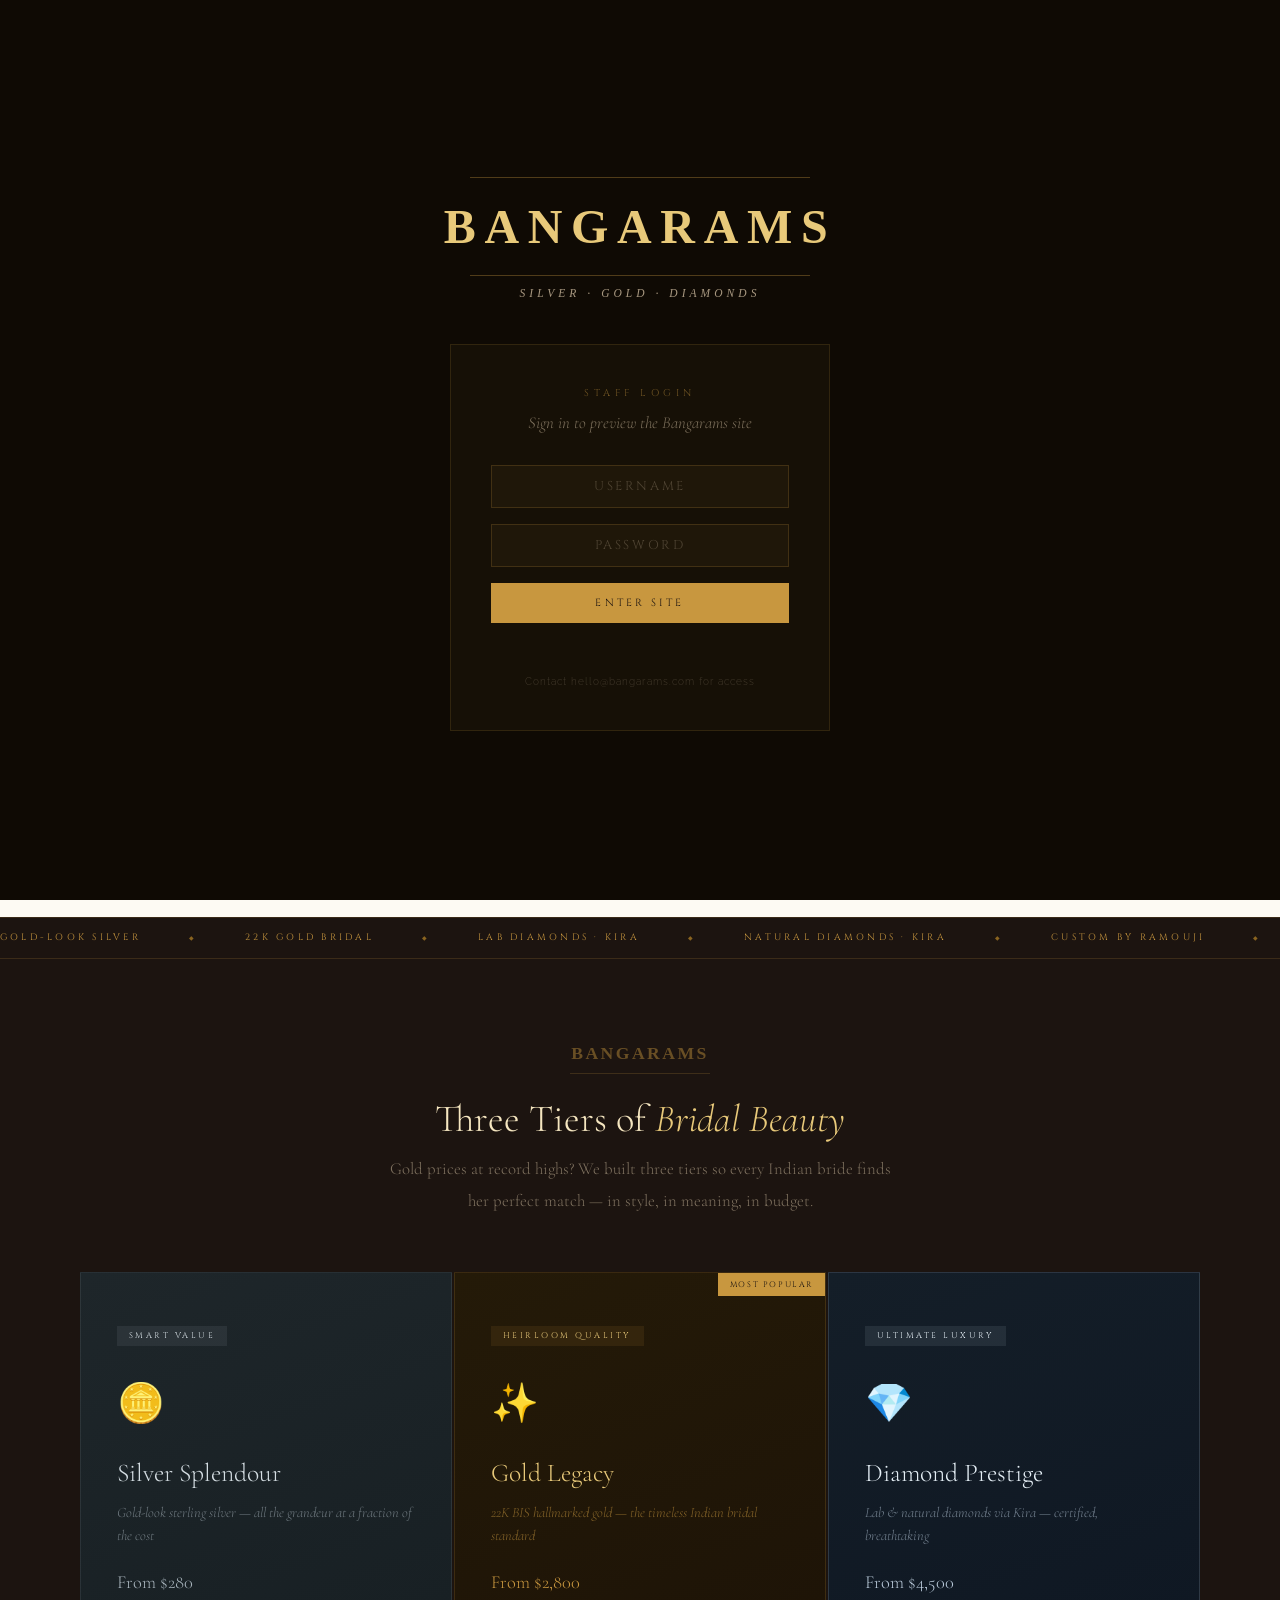
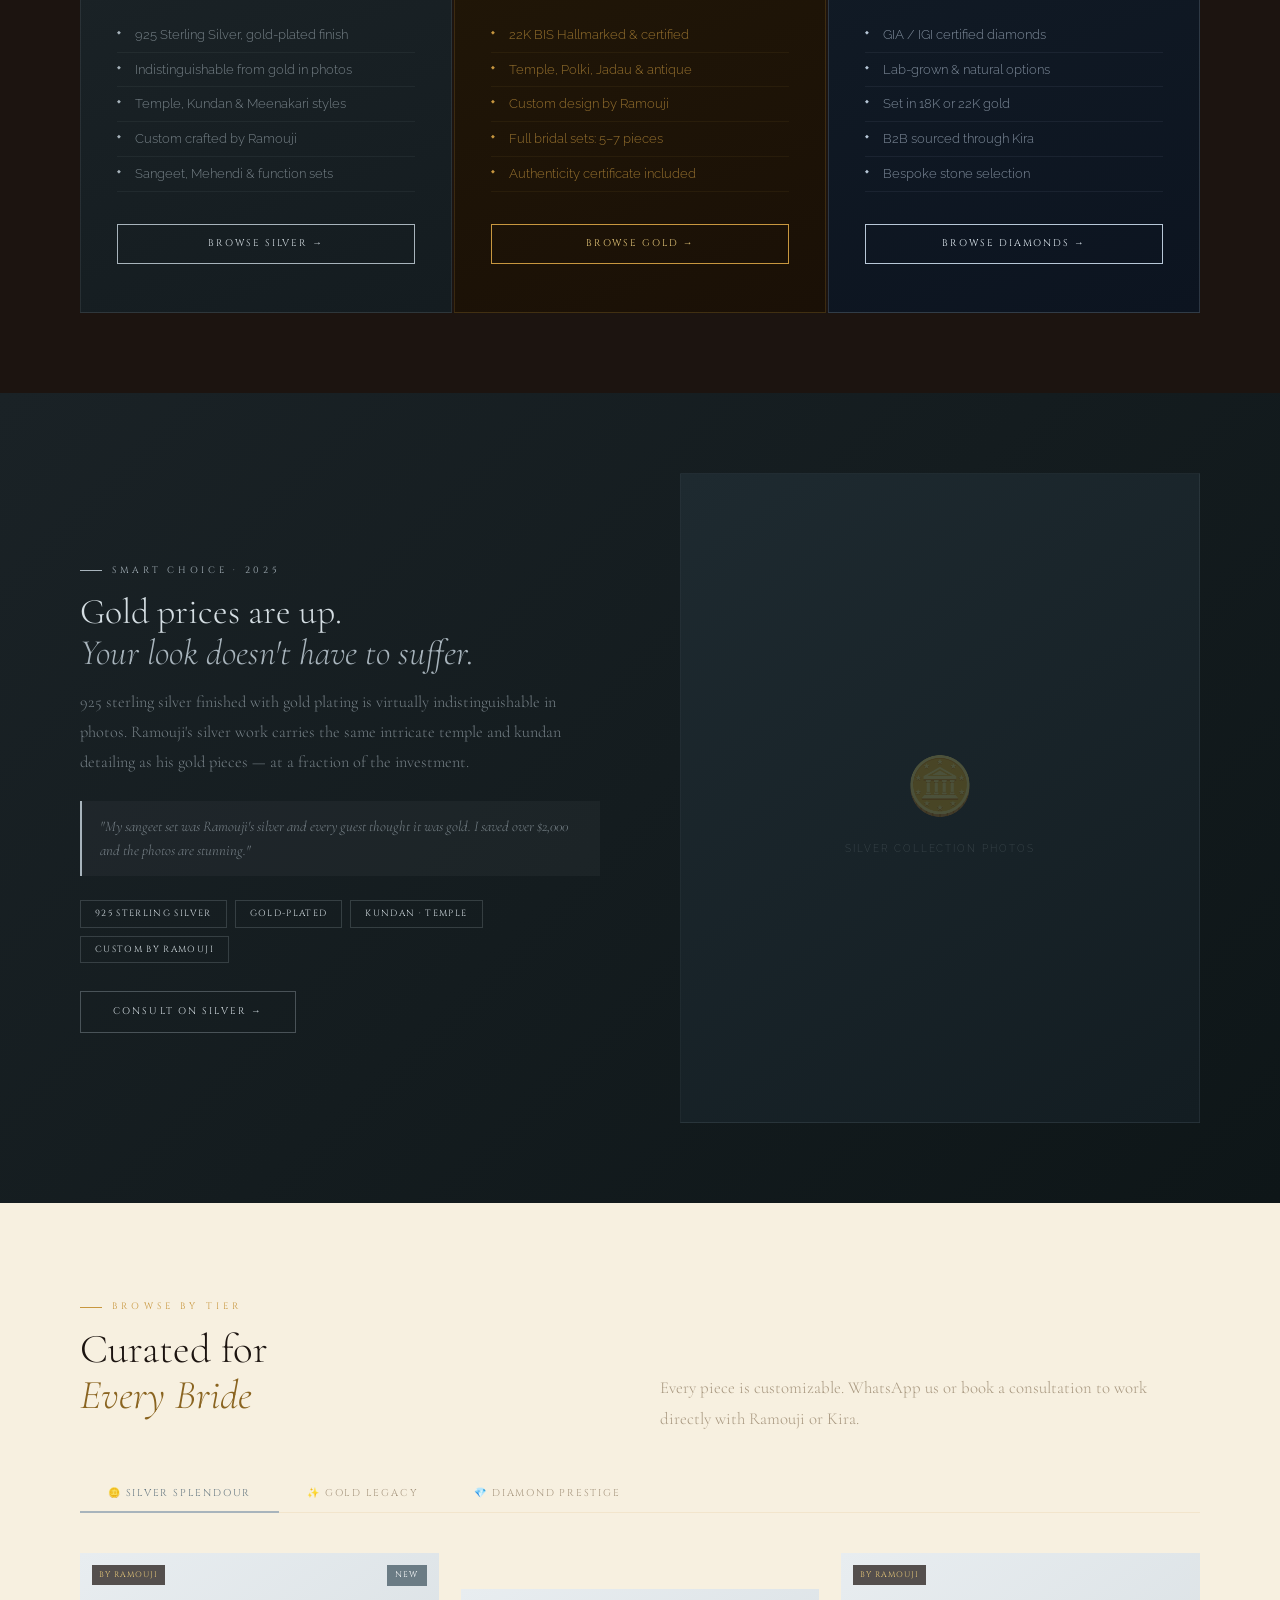
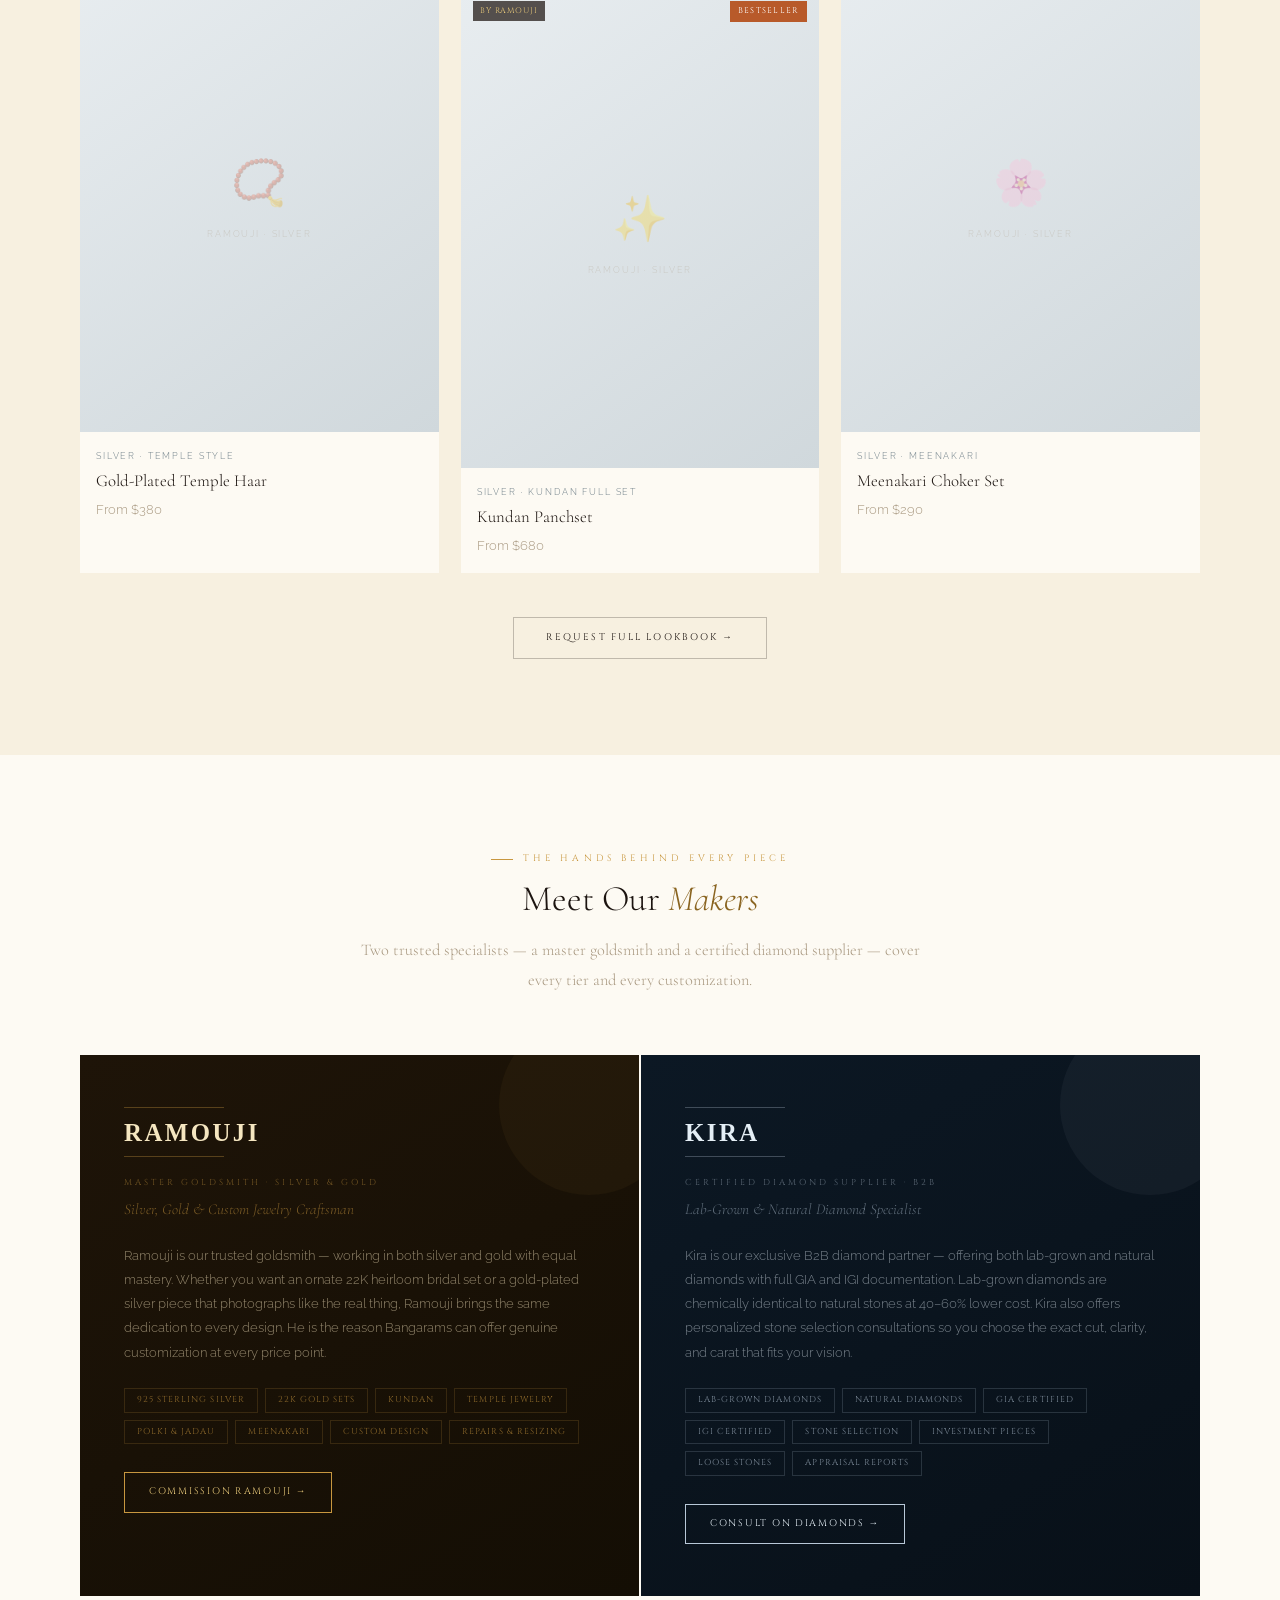
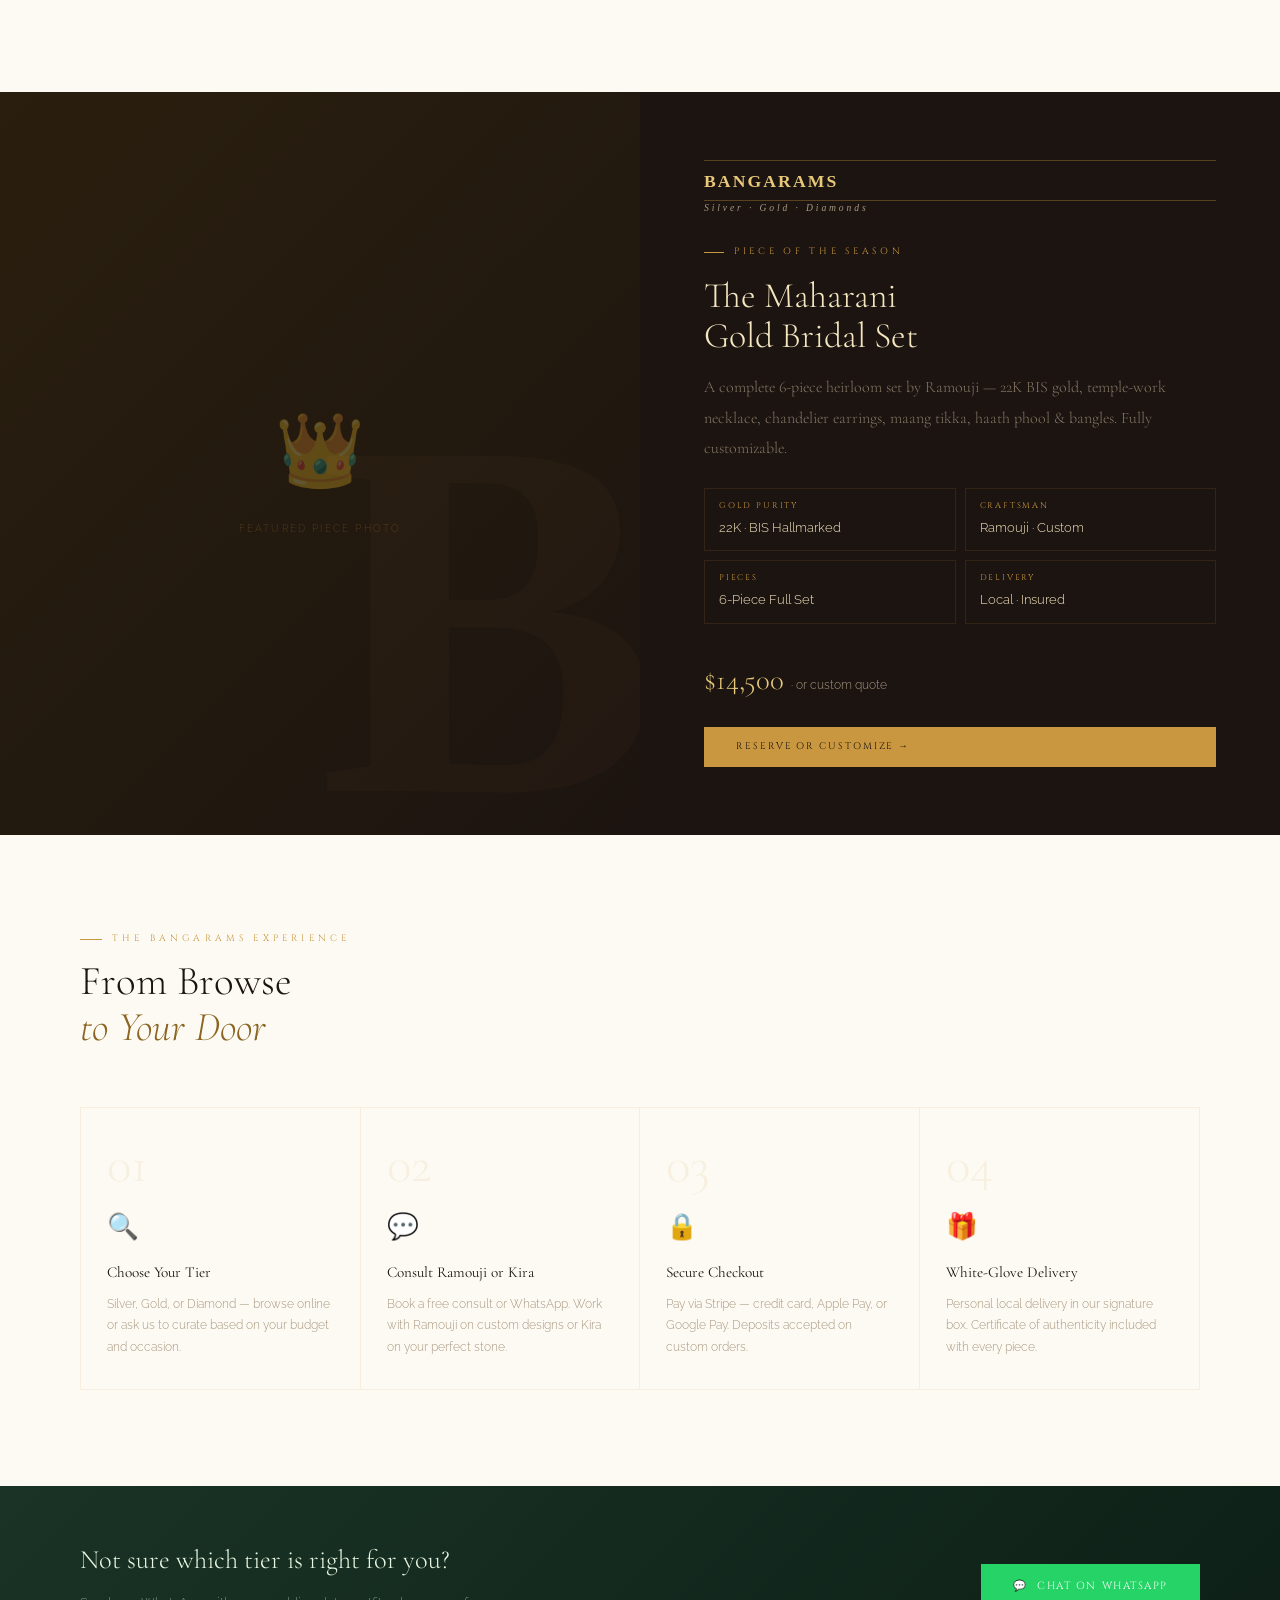
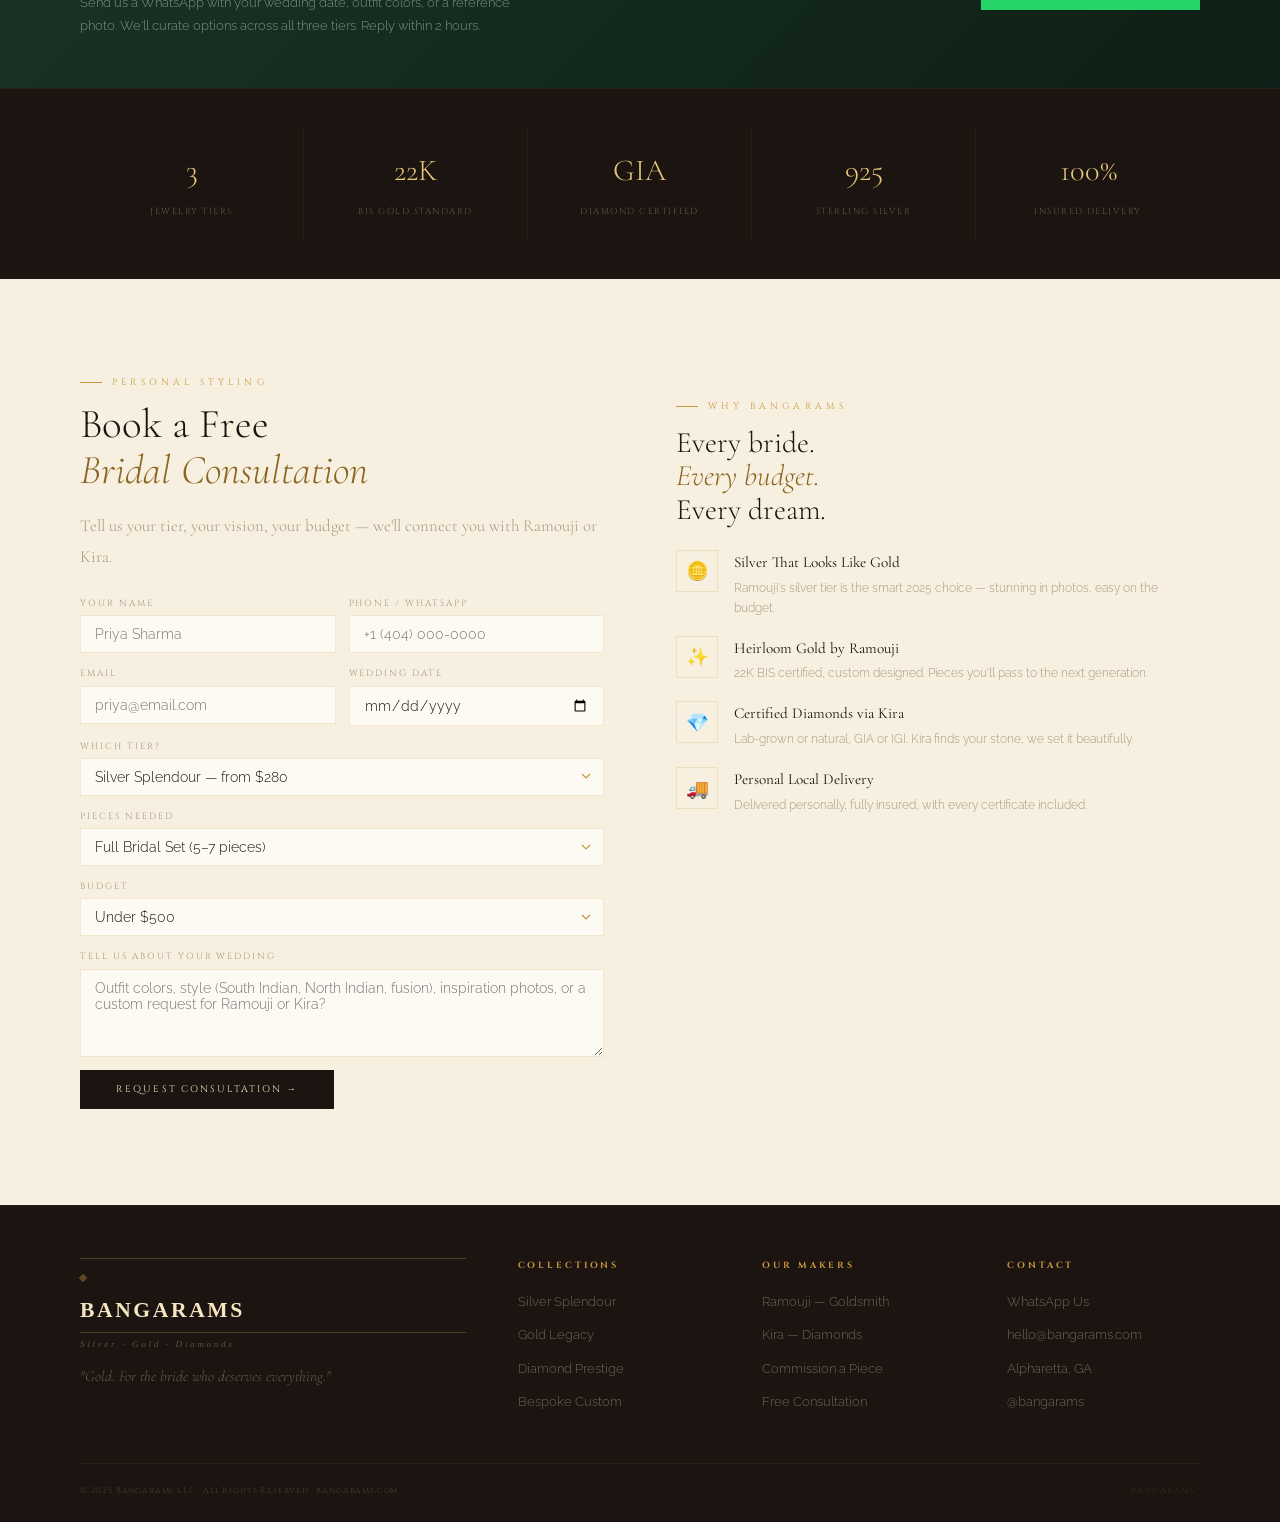
==== commit 1b7235be: "Add user authentication and admin panel - auth.js: SHA-256 hashed passwords, localStorage user store" ====
--- a/index.html
+++ b/index.html
@@ -493,10 +493,11 @@
     <div class="gate-tagline">SILVER · GOLD · DIAMONDS</div>
   </div>
   <div class="gate-card">
-    <div class="gate-title">Private Preview</div>
-    <div class="gate-subtitle">This site is under review.<br>Enter the preview password to continue.</div>
-    <input type="password" id="gate-pwd" class="gate-input" placeholder="PASSWORD" maxlength="30" onkeydown="if(event.key==='Enter')checkPwd()">
-    <button class="gate-btn" onclick="checkPwd()">Enter Site</button>
+    <div class="gate-title">Staff Login</div>
+    <div class="gate-subtitle">Sign in to preview the Bangarams site</div>
+    <input type="text" id="gate-user" class="gate-input" placeholder="USERNAME" maxlength="60" autocomplete="username" onkeydown="if(event.key==='Enter')document.getElementById('gate-pwd').focus()">
+    <input type="password" id="gate-pwd" class="gate-input" placeholder="PASSWORD" maxlength="60" autocomplete="current-password" onkeydown="if(event.key==='Enter')doLogin()">
+    <button class="gate-btn" id="gate-submit" onclick="doLogin()">Enter Site</button>
     <div class="gate-error" id="gate-err"></div>
     <div class="gate-hint">Contact hello@bangarams.com for access</div>
   </div>
@@ -1021,27 +1022,54 @@
   </div>
 </div>
 
+<script src="auth.js"></script>
 <script>
-/* ── PREVIEW GATE ── */
-const PREVIEW_PWD = 'bangarams2025'; // Change this to your preferred password
-
-function checkPwd() {
-  const val = document.getElementById('gate-pwd').value.trim().toLowerCase();
-  const err = document.getElementById('gate-err');
-  if (val === PREVIEW_PWD) {
-    document.getElementById('preview-gate').classList.add('hidden');
-    sessionStorage.setItem('bgUnlocked','1');
-    err.textContent = '';
+/* ── AUTH GATE ── */
+async function doLogin() {
+  const user = document.getElementById('gate-user').value.trim();
+  const pwd  = document.getElementById('gate-pwd').value;
+  const err  = document.getElementById('gate-err');
+  const btn  = document.getElementById('gate-submit');
+
+  err.textContent = '';
+  if (!user || !pwd) { err.textContent = 'Enter your username and password.'; return; }
+
+  btn.textContent = 'Signing in…'; btn.disabled = true;
+  const sess = await AUTH.login(user, pwd);
+  btn.textContent = 'Enter Site'; btn.disabled = false;
+
+  if (sess) {
+    if (sess.mustReset) { window.location.href = 'login.html'; return; }
+    unlockSite(sess);
   } else {
-    err.textContent = 'Incorrect password. Please try again.';
+    err.textContent = 'Invalid credentials. Please try again.';
     document.getElementById('gate-pwd').value = '';
     document.getElementById('gate-pwd').focus();
   }
 }
-// Auto-unlock if already unlocked this session
-if (sessionStorage.getItem('bgUnlocked') === '1') {
+
+function unlockSite(sess) {
   document.getElementById('preview-gate').classList.add('hidden');
-}
+  // Inject staff badge into nav
+  const nav = document.querySelector('.nav-links');
+  if (nav && sess) {
+    const role = AUTH.ROLES[sess.role];
+    const li   = document.createElement('li');
+    li.innerHTML = `<a href="#" style="color:var(--mist);cursor:default;letter-spacing:.1em;" title="${role?.label||sess.role}">● ${sess.name.split(' ')[0]}</a>`;
+    nav.appendChild(li);
+    if (sess.role === 'site_admin') {
+      const adminLi = document.createElement('li');
+      adminLi.innerHTML = '<a href="admin.html" style="color:var(--gold)">Admin ↗</a>';
+      nav.appendChild(adminLi);
+    }
+  }
+}
+
+// Auto-unlock if session already active
+(function() {
+  const s = AUTH.session();
+  if (s) unlockSite(s);
+})();
 
 /* ── CURSOR ── */
 const cursor = document.getElementById('cursor');
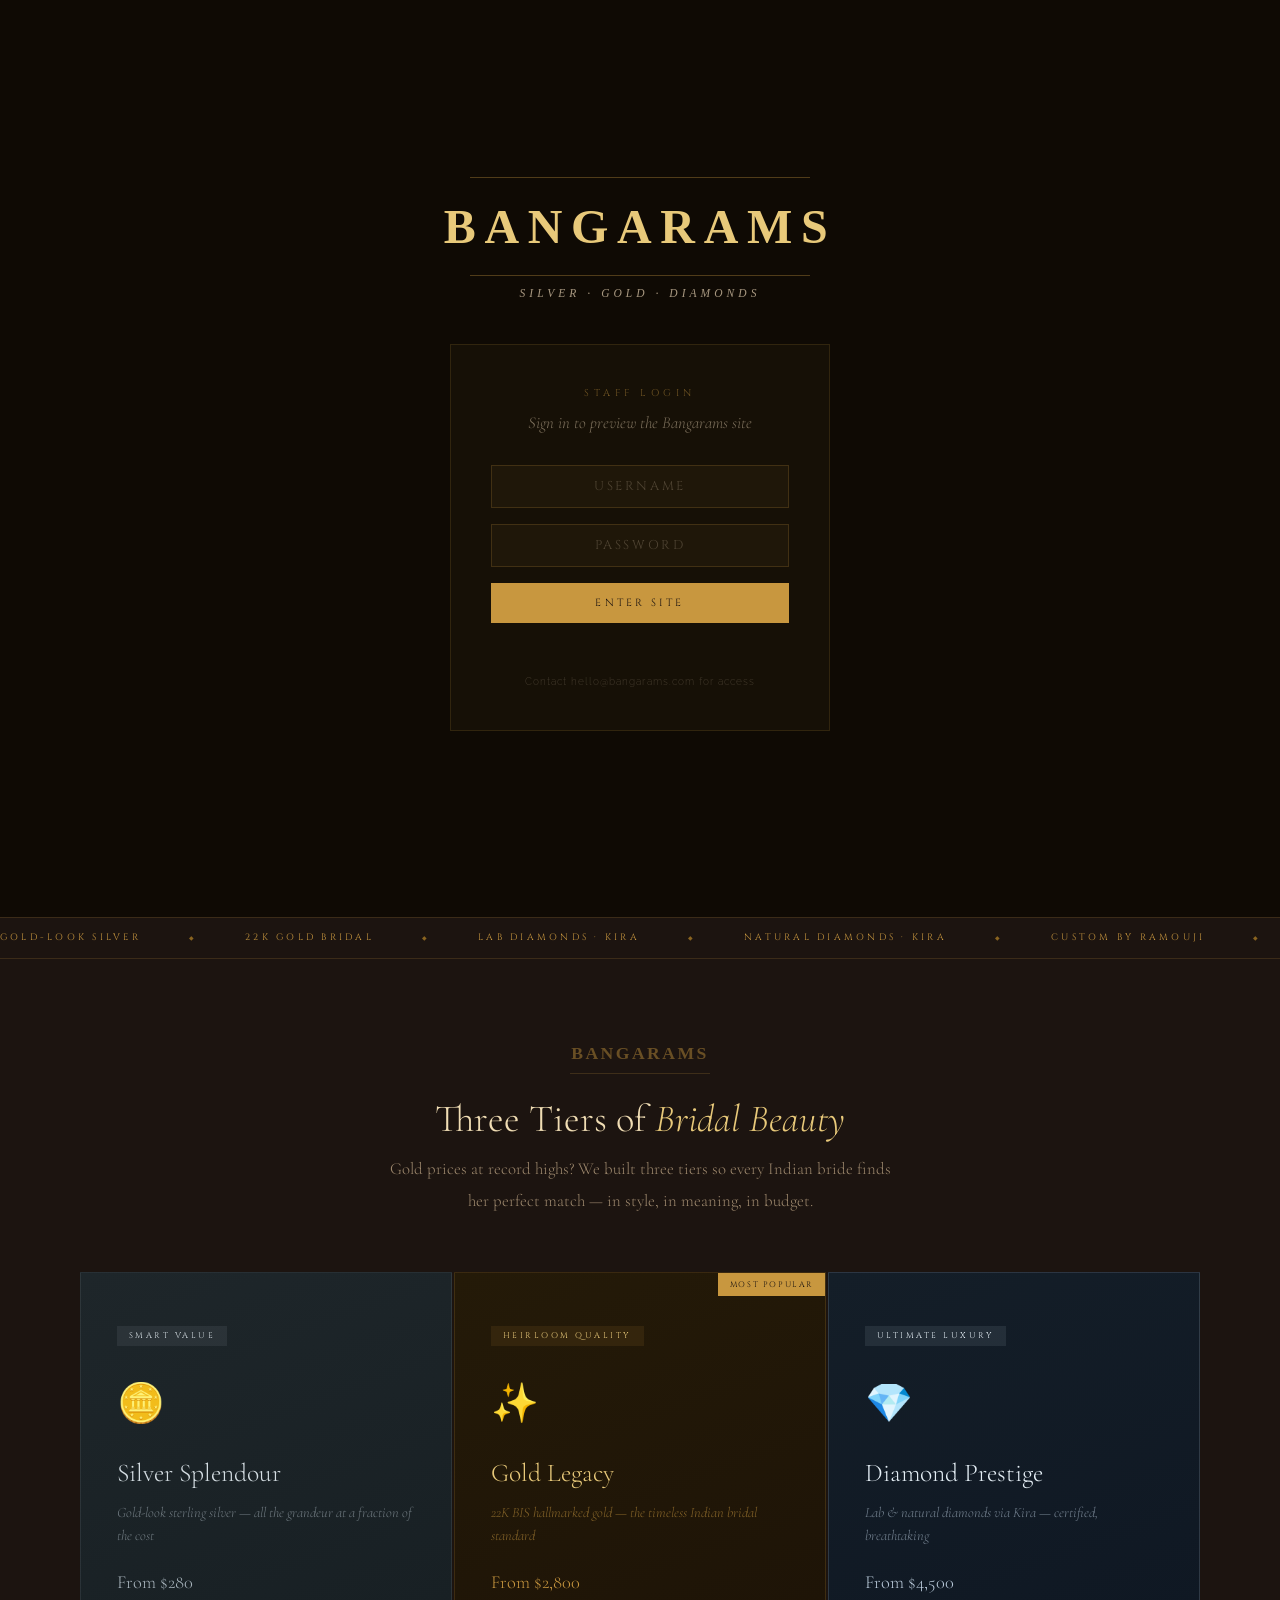
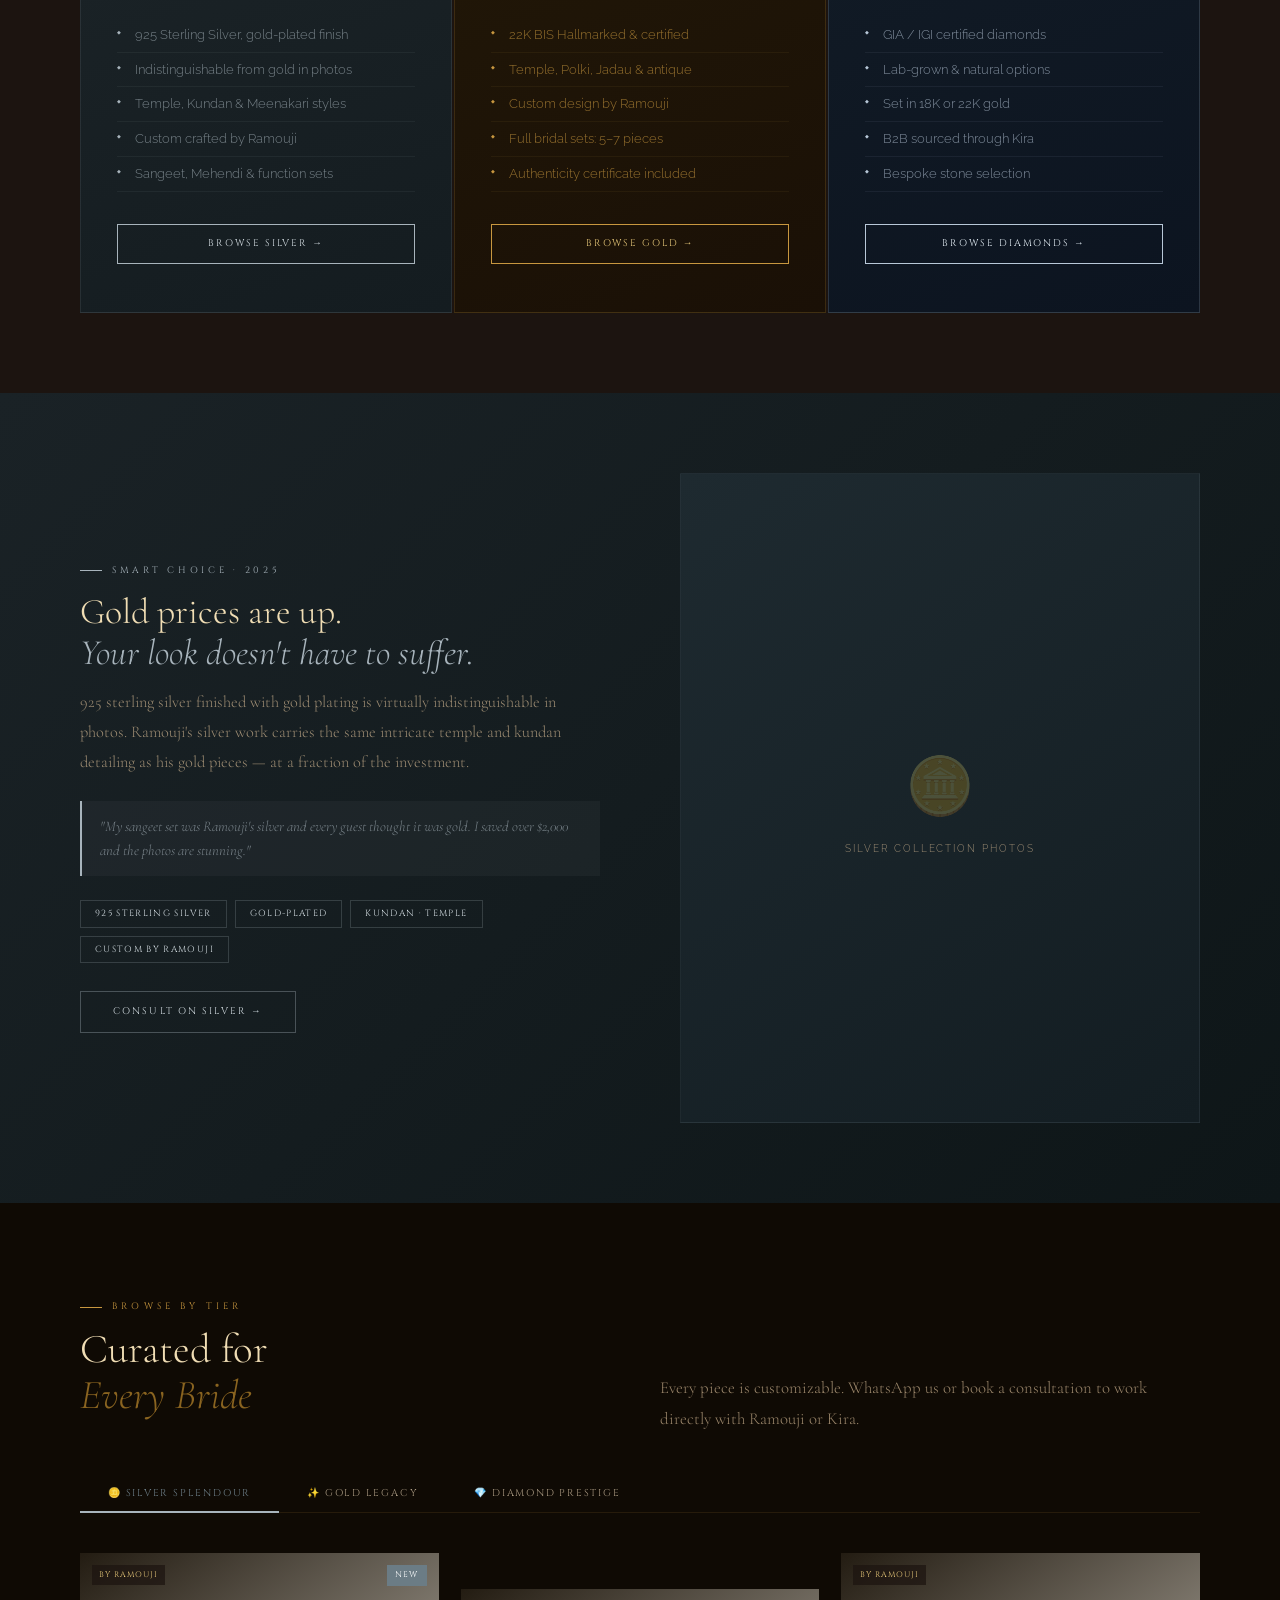
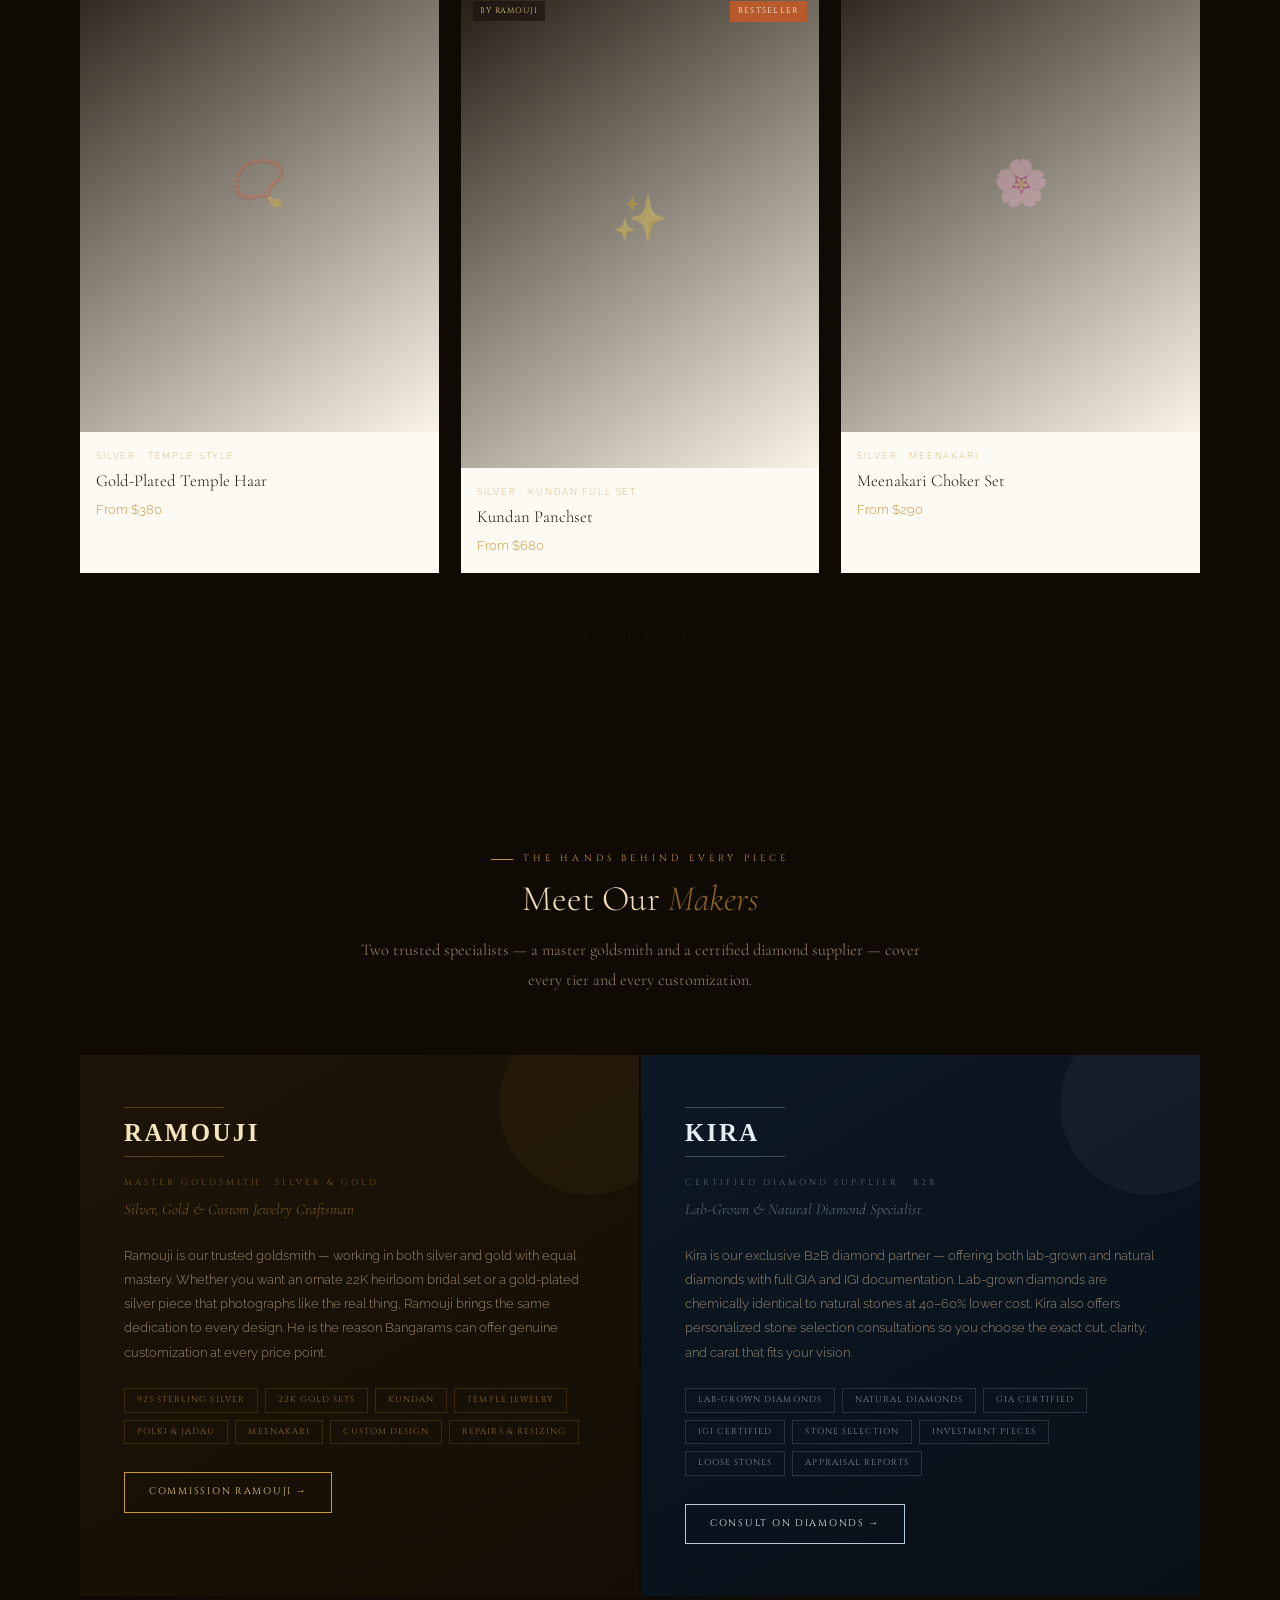
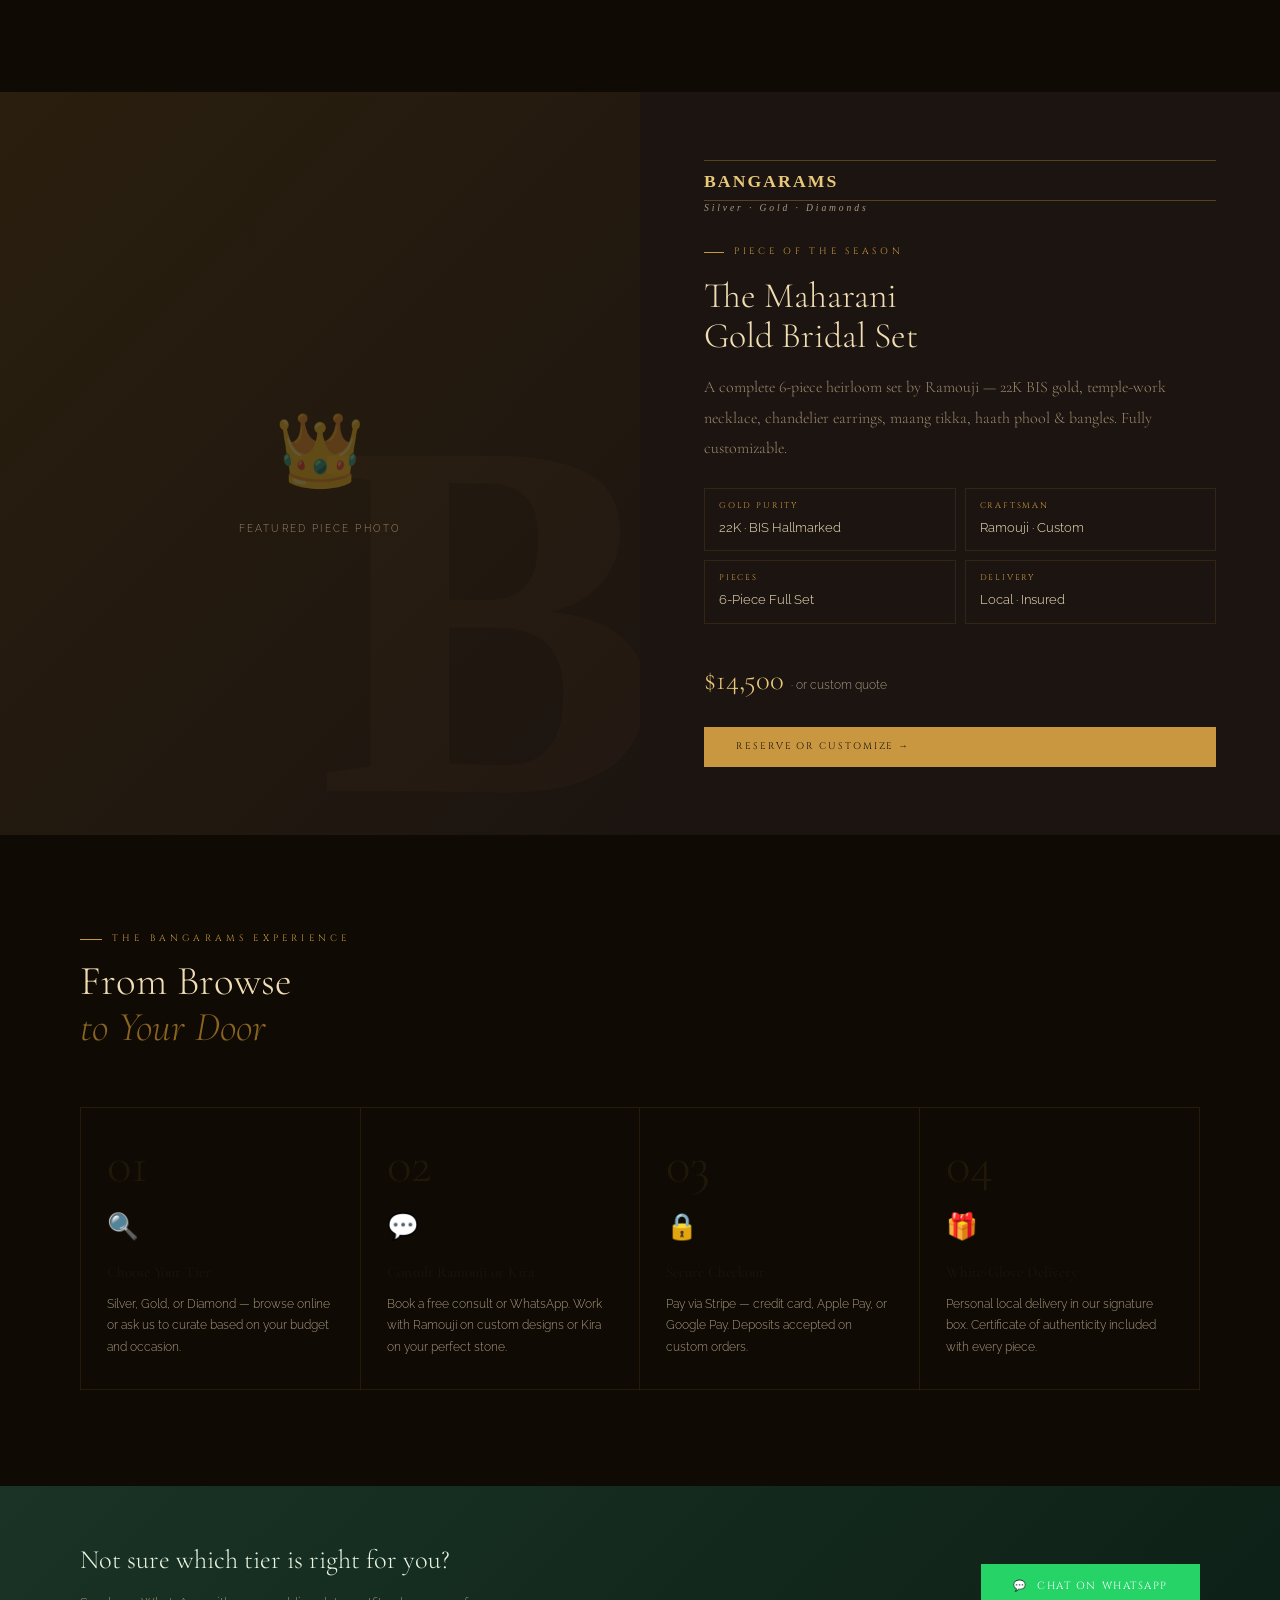
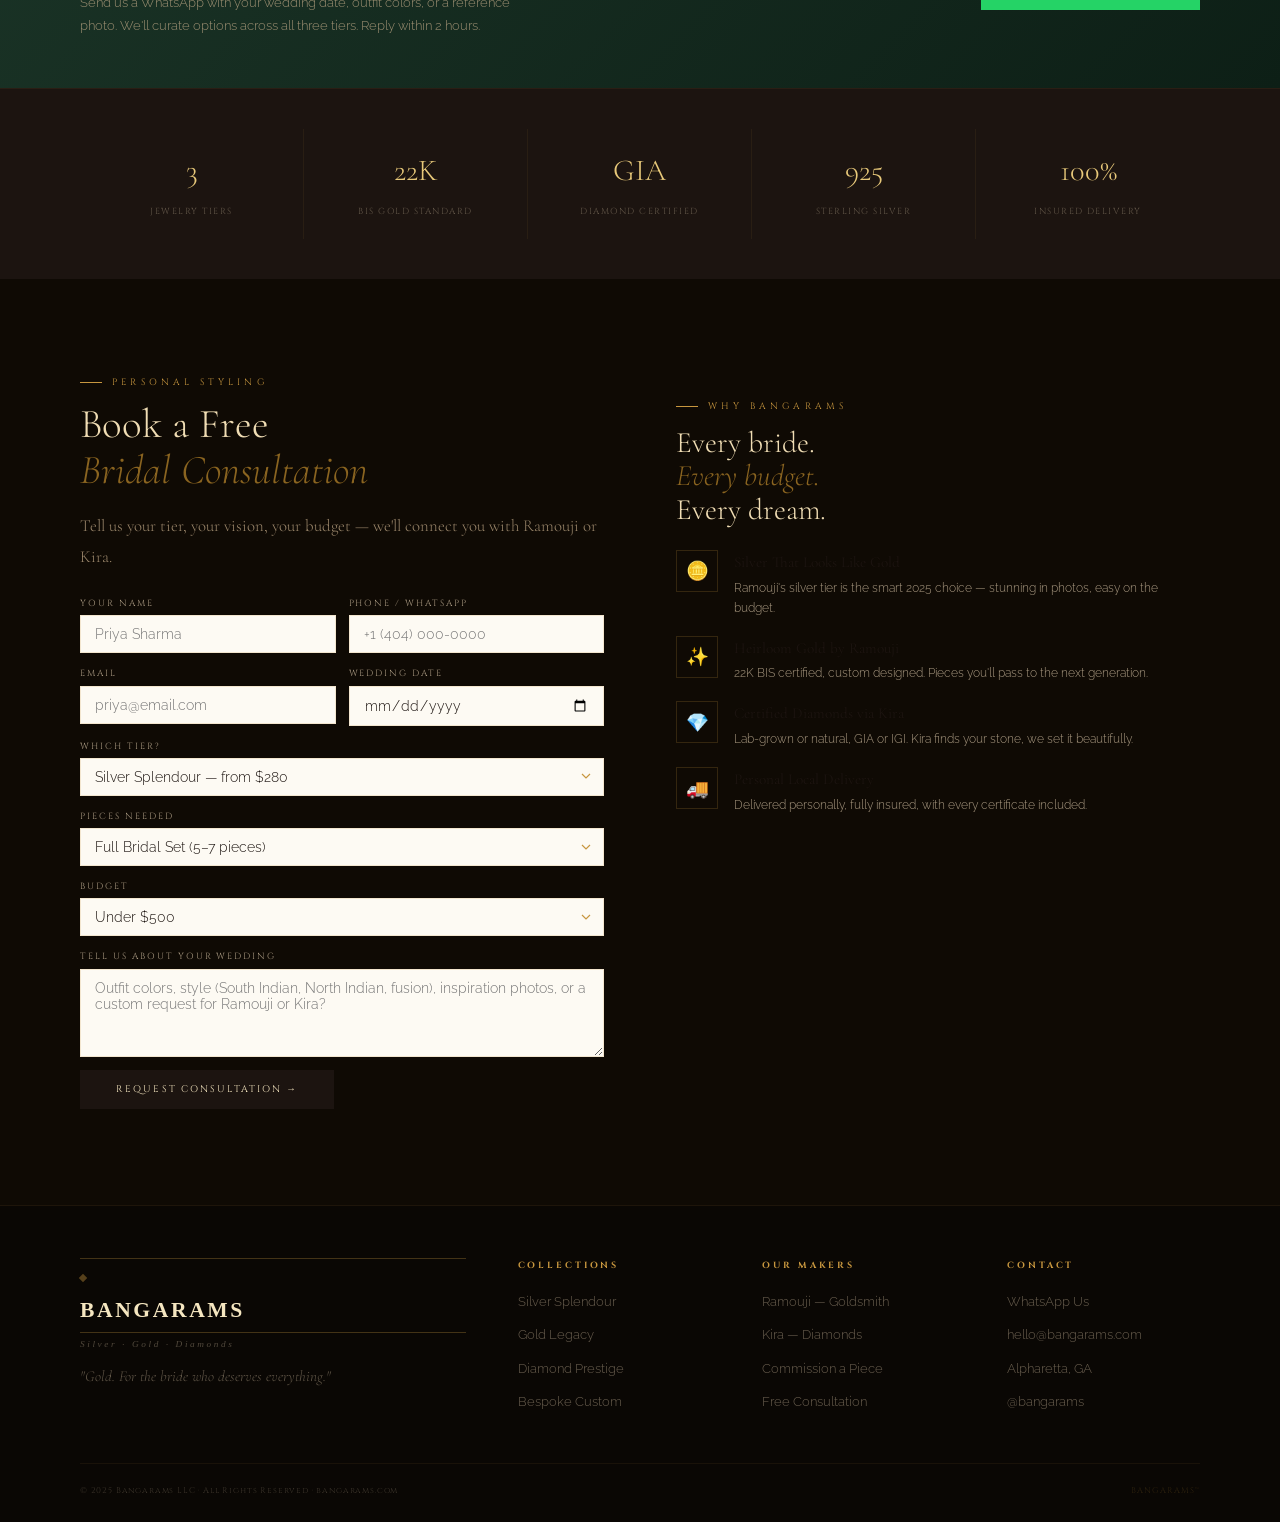
==== commit 0833d9ed: "Overhaul navigation, dark/light mode consistency, and cursor visibility theme.css (full rewrite): - " ====
--- a/index.html
+++ b/index.html
@@ -6,6 +6,8 @@
 <meta name="description" content="Bangarams — Exquisite Indian Bridal Jewelry. Silver, Gold & Diamonds. Curated by hand, delivered to your door. Serving Alpharetta, GA and beyond.">
 <title>Bangarams — Indian Bridal Silver, Gold & Diamonds</title>
 <link href="https://fonts.googleapis.com/css2?family=Cormorant+Garamond:ital,wght@0,300;0,400;0,600;1,400&family=Cinzel:wght@400;600;700&family=Raleway:wght@300;400;500&display=swap" rel="stylesheet">
+<script src="theme.js"></script>
+<link rel="stylesheet" href="theme.css">
 <style>
 /* ═══════════════════════════════════════
    PRIVATE REVIEW GATE
@@ -100,12 +102,11 @@
 }
 *{margin:0;padding:0;box-sizing:border-box;}
 html{scroll-behavior:smooth;}
-body{background:var(--ivory);color:var(--ink);font-family:'Raleway',sans-serif;font-weight:300;font-size:15px;line-height:1.7;cursor:default;}
-*,*::before,*::after{cursor:none!important;}
-
-/* CURSOR */
-#cursor{width:10px;height:10px;background:var(--gold);border-radius:50%;position:fixed;top:0;left:0;pointer-events:none;z-index:9999;transform:translate(-50%,-50%);transition:width .18s,height .18s,background .18s;mix-blend-mode:multiply;}
-#cursor.big{width:32px;height:32px;background:rgba(200,151,63,.25);}
+body{background:var(--ivory);color:var(--ink);font-family:'Raleway',sans-serif;font-weight:300;font-size:15px;line-height:1.7;}
+
+/* CURSOR — decorative accent dot; pointer/text cursors restored in theme.css */
+#cursor{width:8px;height:8px;background:var(--gold);border-radius:50%;position:fixed;top:0;left:0;pointer-events:none;z-index:9999;transform:translate(-50%,-50%);transition:width .18s,height .18s,opacity .18s;opacity:.55;mix-blend-mode:multiply;}
+#cursor.big{width:28px;height:28px;opacity:.2;}
 
 /* ═══════════════════════════════════════
    LOGO COMPONENT (reusable)
@@ -480,7 +481,7 @@
 }
 </style>
 </head>
-<body>
+<body class="page-public">
 
 <!-- ═══════════════════════════════════════════
      PRIVATE REVIEW GATE
@@ -524,11 +525,13 @@
   </a>
   <ul class="nav-links">
     <li><a href="#tiers">Collections</a></li>
+    <li><a href="designs.html">Catalog</a></li>
     <li><a href="#artisans">Our Makers</a></li>
     <li><a href="#how">How It Works</a></li>
     <li><a href="#consult">Consult</a></li>
   </ul>
   <a href="#consult" class="nav-cta">Book Consult</a>
+  <button data-theme-toggle onclick="THEME.toggle();THEME.syncButtons()" style="margin-left:6px;" title="Toggle dark/light mode">☀ Light</button>
   <button class="hamburger" onclick="openMobile()"><span></span><span></span><span></span></button>
 </nav>
 
@@ -1050,16 +1053,30 @@
 
 function unlockSite(sess) {
   document.getElementById('preview-gate').classList.add('hidden');
-  // Inject staff badge into nav
   const nav = document.querySelector('.nav-links');
   if (nav && sess) {
     const role = AUTH.ROLES[sess.role];
-    const li   = document.createElement('li');
+    // Staff name badge
+    const li = document.createElement('li');
     li.innerHTML = `<a href="#" style="color:var(--mist);cursor:default;letter-spacing:.1em;" title="${role?.label||sess.role}">● ${sess.name.split(' ')[0]}</a>`;
     nav.appendChild(li);
+    // Dashboard link for artisans and admin
+    const isArtisan = ['artisan_ramouji','artisan_kira'].includes(sess.role);
+    if (isArtisan || sess.role === 'site_admin') {
+      const dashLi = document.createElement('li');
+      dashLi.innerHTML = '<a href="dashboard.html" style="color:var(--gold)">My Dashboard ↗</a>';
+      nav.appendChild(dashLi);
+    }
+    // Supplier portal link for artisans
+    if (isArtisan) {
+      const supLi = document.createElement('li');
+      supLi.innerHTML = '<a href="supplier.html" style="color:rgba(200,151,63,.7)">Supplier Portal ↗</a>';
+      nav.appendChild(supLi);
+    }
+    // Admin panel link
     if (sess.role === 'site_admin') {
       const adminLi = document.createElement('li');
-      adminLi.innerHTML = '<a href="admin.html" style="color:var(--gold)">Admin ↗</a>';
+      adminLi.innerHTML = '<a href="admin.html" style="color:rgba(200,151,63,.6)">Admin ↗</a>';
       nav.appendChild(adminLi);
     }
   }
--- a/theme.css
+++ b/theme.css
@@ -0,0 +1,720 @@
+/*
+ * theme.css — Bangarams Theme Engine v2
+ * Loaded LAST on every page (after inline <style>).
+ *
+ * Architecture
+ * ─────────────────────────────────────────────
+ * Public pages  (index, designs)   → body.page-public
+ *   Default = light   |  [data-theme="dark"]  = overrides below
+ * Internal pages (dashboard, admin, login) → body.page-internal
+ *   Default = dark    |  [data-theme="light"] = overrides below
+ *
+ * §1  Cursor fix          — universal, all pages
+ * §2  Dark mode           — public pages
+ * §3  Dark mode           — internal page quality polish
+ * §4  Light mode          — internal pages
+ * §5  Light mode          — public pages (polish only)
+ * §6  Navigation          — consistent styles, both modes
+ * §7  Theme toggle button — universal
+ */
+
+/* ══════════════════════════════════════════════════════════════
+   §1  CURSOR FIX
+   index.html sets  * { cursor: none !important }  for a custom
+   gold-dot cursor. That leaks across tabs and breaks pointer
+   visibility everywhere.  Restore proper cursors with higher
+   specificity + !important so they beat the wildcard rule.
+══════════════════════════════════════════════════════════════ */
+a, button,
+input[type="submit"], input[type="button"],
+input[type="checkbox"], input[type="radio"],
+select, label,
+.filter-chip, .filter-chip *,
+.design-card,
+.sb-item, .sb-item *,
+.h-btn, .act, .act-btn,
+.nav-cta, .nav-link, .nav-links a,
+.cust-opt, .slot-btn,
+.modal-close, .gallery-nav button, .gallery-dot,
+.btn-wa-cta, .btn-consult,
+.cur-btn, .lang-btn,
+.tab-btn, .pb-edit,
+.toggle-sw, .toggle-sw *,
+.add-btn, .btn-add,
+.m-btn, .m-btn-ghost, .m-btn-del, .m-btn-approve, .m-btn-reject,
+.copy-btn, .h-btn-site,
+.act-reset, .act-del, .act-edit, .act-green, .act-r, .act-g,
+.card-featured, .card-img, .summary-row .sum-card,
+[onclick], [role="button"],
+[data-theme-toggle] {
+  cursor: pointer !important;
+}
+
+input[type="text"],
+input[type="email"],
+input[type="password"],
+input[type="number"],
+input[type="tel"],
+input[type="search"],
+input[type="url"],
+textarea {
+  cursor: text !important;
+}
+
+/* Keep the custom cursor element invisible (index.html) */
+#cursor, #cursor-trail { cursor: none !important; }
+
+
+/* ══════════════════════════════════════════════════════════════
+   §2  DARK MODE — PUBLIC PAGES
+   Public pages default to light.  Apply dark treatment when
+   the user has toggled dark mode.
+══════════════════════════════════════════════════════════════ */
+
+/* ── Page shell ── */
+[data-theme="dark"] body.page-public {
+  background: #0F0A04 !important;
+  color: #E8D5B5 !important;
+}
+
+/* ── Navigation ── */
+[data-theme="dark"] body.page-public nav {
+  background: rgba(20, 14, 6, 0.96) !important;
+  border-bottom: 1px solid rgba(200, 151, 63, 0.15) !important;
+  backdrop-filter: blur(14px);
+}
+[data-theme="dark"] body.page-public .nav-wordmark,
+[data-theme="dark"] body.page-public .nav-logo-text {
+  color: #E8C97A !important;
+}
+[data-theme="dark"] body.page-public .nav-logo-sub {
+  color: rgba(200, 175, 140, 0.55) !important;
+}
+[data-theme="dark"] body.page-public .nav-links a,
+[data-theme="dark"] body.page-public .nav-link {
+  color: rgba(200, 175, 140, 0.78) !important;
+}
+[data-theme="dark"] body.page-public .nav-links a:hover,
+[data-theme="dark"] body.page-public .nav-link:hover {
+  color: #E8C97A !important;
+}
+[data-theme="dark"] body.page-public .nav-cta {
+  background: rgba(200, 151, 63, 0.15) !important;
+  color: #E8C97A !important;
+  border: 1px solid rgba(200, 151, 63, 0.35) !important;
+}
+[data-theme="dark"] body.page-public .nav-cta:hover {
+  background: #C8973F !important;
+  color: #0F0A04 !important;
+}
+
+/* ── Hero / page sections ── */
+[data-theme="dark"] body.page-public .catalog-hero,
+[data-theme="dark"] body.page-public section,
+[data-theme="dark"] body.page-public .hero-section,
+[data-theme="dark"] body.page-public .page-section {
+  background: #0F0A04 !important;
+}
+[data-theme="dark"] body.page-public .hero-title,
+[data-theme="dark"] body.page-public h1,
+[data-theme="dark"] body.page-public h2,
+[data-theme="dark"] body.page-public h3 {
+  color: #F0DDB4 !important;
+}
+[data-theme="dark"] body.page-public .hero-tag {
+  color: #C8973F !important;
+}
+[data-theme="dark"] body.page-public .hero-desc,
+[data-theme="dark"] body.page-public p {
+  color: rgba(200, 175, 140, 0.75) !important;
+}
+
+/* ── Filters bar ── */
+[data-theme="dark"] body.page-public .filters {
+  background: rgba(28, 22, 10, 0.9) !important;
+  border-bottom: 1px solid rgba(200, 151, 63, 0.12) !important;
+}
+[data-theme="dark"] body.page-public .filter-label {
+  color: rgba(200, 151, 63, 0.5) !important;
+}
+[data-theme="dark"] body.page-public .filter-chip {
+  border-color: rgba(200, 151, 63, 0.18) !important;
+  color: rgba(200, 175, 140, 0.7) !important;
+  background: transparent !important;
+}
+[data-theme="dark"] body.page-public .filter-chip:hover {
+  border-color: rgba(200, 151, 63, 0.45) !important;
+  color: #E8D5B5 !important;
+}
+[data-theme="dark"] body.page-public .filter-chip.active {
+  background: #C8973F !important;
+  border-color: #C8973F !important;
+  color: #0F0A04 !important;
+}
+[data-theme="dark"] body.page-public select.filter-sel {
+  background: transparent !important;
+  color: rgba(200, 175, 140, 0.7) !important;
+  border-color: rgba(200, 151, 63, 0.18) !important;
+}
+[data-theme="dark"] body.page-public .results-count {
+  color: rgba(200, 175, 140, 0.45) !important;
+}
+[data-theme="dark"] body.page-public .filter-divider {
+  background: rgba(200, 151, 63, 0.15) !important;
+}
+
+/* ── Catalog grid wrap ── */
+[data-theme="dark"] body.page-public .catalog-grid-wrap {
+  background: #0F0A04 !important;
+}
+
+/* ── Design cards ── */
+[data-theme="dark"] body.page-public .design-card {
+  background: #1C1610 !important;
+  border-color: rgba(200, 151, 63, 0.1) !important;
+}
+[data-theme="dark"] body.page-public .design-card:hover {
+  box-shadow: 0 20px 40px rgba(0, 0, 0, 0.45) !important;
+}
+[data-theme="dark"] body.page-public .card-img {
+  background: linear-gradient(145deg, #231C12, rgba(200, 151, 63, 0.06)) !important;
+}
+[data-theme="dark"] body.page-public .card-cat {
+  color: rgba(200, 151, 63, 0.65) !important;
+}
+[data-theme="dark"] body.page-public .card-title {
+  color: #F0DDB4 !important;
+}
+[data-theme="dark"] body.page-public .card-meta,
+[data-theme="dark"] body.page-public .card-meta span {
+  color: rgba(200, 175, 140, 0.55) !important;
+}
+[data-theme="dark"] body.page-public .card-price {
+  color: #C8973F !important;
+}
+
+/* ── Modal ── */
+[data-theme="dark"] body.page-public .modal-ov {
+  background: rgba(10, 7, 2, 0.82) !important;
+}
+[data-theme="dark"] body.page-public .modal {
+  background: #1C1610 !important;
+}
+[data-theme="dark"] body.page-public .modal-left {
+  background: #231C12 !important;
+}
+[data-theme="dark"] body.page-public .modal-supplier {
+  border-top-color: rgba(200, 151, 63, 0.12) !important;
+}
+[data-theme="dark"] body.page-public .ms-name { color: #F0DDB4 !important; }
+[data-theme="dark"] body.page-public .ms-tag  { color: rgba(200, 175, 140, 0.55) !important; }
+[data-theme="dark"] body.page-public .m-cat   { color: rgba(200, 151, 63, 0.6) !important; }
+[data-theme="dark"] body.page-public .m-title { color: #F0DDB4 !important; }
+[data-theme="dark"] body.page-public .m-price { color: #C8973F !important; }
+[data-theme="dark"] body.page-public .m-desc  { color: rgba(200, 175, 140, 0.78) !important; }
+[data-theme="dark"] body.page-public .m-meta  { color: rgba(200, 175, 140, 0.55) !important; }
+[data-theme="dark"] body.page-public .m-divider { background: rgba(200, 151, 63, 0.12) !important; }
+[data-theme="dark"] body.page-public .cust-section-title { color: rgba(200, 151, 63, 0.55) !important; }
+[data-theme="dark"] body.page-public .cust-opt {
+  border-color: rgba(200, 151, 63, 0.18) !important;
+  color: rgba(200, 175, 140, 0.7) !important;
+}
+[data-theme="dark"] body.page-public .cust-opt:hover,
+[data-theme="dark"] body.page-public .cust-opt.selected {
+  border-color: #C8973F !important;
+  color: #F0DDB4 !important;
+  background: rgba(200, 151, 63, 0.1) !important;
+}
+[data-theme="dark"] body.page-public .cust-field label { color: rgba(200, 151, 63, 0.5) !important; }
+[data-theme="dark"] body.page-public .cust-field input,
+[data-theme="dark"] body.page-public .cust-field textarea,
+[data-theme="dark"] body.page-public .cust-field select {
+  background: rgba(200, 151, 63, 0.05) !important;
+  border-color: rgba(200, 151, 63, 0.15) !important;
+  color: #E8D5B5 !important;
+}
+[data-theme="dark"] body.page-public .modal-close {
+  background: rgba(255, 255, 255, 0.05) !important;
+  color: rgba(200, 175, 140, 0.7) !important;
+}
+[data-theme="dark"] body.page-public .btn-wa-cta { background: #128C7E !important; }
+[data-theme="dark"] body.page-public .btn-consult {
+  background: rgba(200, 151, 63, 0.15) !important;
+  color: #E8C97A !important;
+  border: 1px solid rgba(200, 151, 63, 0.3) !important;
+}
+[data-theme="dark"] body.page-public .btn-consult:hover {
+  background: #C8973F !important;
+  color: #0F0A04 !important;
+}
+
+/* ── Slots ── */
+[data-theme="dark"] body.page-public .slot-btn {
+  border-color: rgba(200, 151, 63, 0.18) !important;
+  color: rgba(200, 175, 140, 0.65) !important;
+}
+[data-theme="dark"] body.page-public .slot-btn.selected {
+  background: rgba(200, 151, 63, 0.12) !important;
+  border-color: #C8973F !important;
+  color: #E8D5B5 !important;
+}
+[data-theme="dark"] body.page-public .slot-date-head { color: rgba(200, 151, 63, 0.5) !important; }
+[data-theme="dark"] body.page-public .cad-note {
+  background: rgba(200, 151, 63, 0.06) !important;
+  border-left-color: rgba(200, 151, 63, 0.3) !important;
+  color: rgba(200, 175, 140, 0.65) !important;
+}
+
+/* ── Footer / misc ── */
+[data-theme="dark"] body.page-public footer,
+[data-theme="dark"] body.page-public .page-footer {
+  background: #0A0704 !important;
+  border-top-color: rgba(200, 151, 63, 0.1) !important;
+}
+
+
+/* ══════════════════════════════════════════════════════════════
+   §3  DARK MODE — INTERNAL PAGES  (quality polish)
+   Dashboard & Admin are already dark. These rules improve
+   contrast and legibility over the baked-in faint colors.
+══════════════════════════════════════════════════════════════ */
+
+/* ── Sidebar ── */
+body.page-internal .sb-item {
+  color: rgba(210, 182, 138, 0.72) !important;
+  border-left: 2px solid transparent;
+  transition: all .2s;
+}
+body.page-internal .sb-item:hover {
+  color: #F0DDB4 !important;
+  background: rgba(200, 151, 63, 0.08) !important;
+}
+body.page-internal .sb-item.active {
+  color: #E8C97A !important;
+  background: rgba(200, 151, 63, 0.12) !important;
+  border-left-color: #C8973F !important;
+}
+body.page-internal .sb-section {
+  color: rgba(200, 151, 63, 0.48) !important;
+  letter-spacing: .3em;
+}
+
+/* ── Header buttons ── */
+body.page-internal .h-btn {
+  border-color: rgba(200, 151, 63, 0.22) !important;
+  color: rgba(210, 182, 138, 0.72) !important;
+}
+body.page-internal .h-btn:hover,
+body.page-internal .h-btn.active {
+  border-color: #C8973F !important;
+  color: #E8C97A !important;
+  background: rgba(200, 151, 63, 0.08) !important;
+}
+body.page-internal .h-wordmark,
+body.page-internal .h-logo .h-wordmark {
+  color: #E8C97A !important;
+}
+body.page-internal .h-section {
+  color: rgba(200, 151, 63, 0.48) !important;
+}
+body.page-internal .h-name {
+  color: rgba(210, 182, 138, 0.75) !important;
+}
+
+/* ── Tables ── */
+body.page-internal thead th {
+  color: rgba(200, 151, 63, 0.6) !important;
+  background: rgba(200, 151, 63, 0.04) !important;
+  border-bottom: 1px solid rgba(200, 151, 63, 0.12) !important;
+}
+body.page-internal tbody tr {
+  border-bottom: 1px solid rgba(200, 151, 63, 0.07) !important;
+}
+body.page-internal tbody tr:hover td {
+  background: rgba(200, 151, 63, 0.04) !important;
+}
+body.page-internal .td-name { color: #E8D5B5 !important; }
+body.page-internal .td-sub  { color: rgba(200, 175, 140, 0.58) !important; }
+body.page-internal .td-date { color: rgba(200, 175, 140, 0.45) !important; }
+
+/* ── Cards / wrappers ── */
+body.page-internal .sum-card {
+  background: rgba(28, 22, 14, 0.9) !important;
+  border: 1px solid rgba(200, 151, 63, 0.12) !important;
+}
+body.page-internal .sum-label { color: rgba(200, 175, 140, 0.5) !important; }
+body.page-internal .sum-sub   { color: rgba(200, 175, 140, 0.45) !important; }
+
+/* ── Modal overlays (dark pages) ── */
+body.page-internal .ov {
+  background: rgba(10, 7, 2, 0.78) !important;
+}
+body.page-internal .modal {
+  background: #1C1610 !important;
+  border: 1px solid rgba(200, 151, 63, 0.12) !important;
+}
+body.page-internal .modal-tag { color: rgba(200, 151, 63, 0.5) !important; }
+body.page-internal .modal-title { color: #F0DDB4 !important; }
+body.page-internal label, body.page-internal .m-label {
+  color: rgba(200, 151, 63, 0.55) !important;
+}
+
+/* ── Price banner ── */
+body.page-internal .price-banner {
+  background: rgba(10, 7, 2, 0.6) !important;
+}
+body.page-internal .pb-label  { color: rgba(200, 151, 63, 0.48) !important; }
+body.page-internal .pb-val    { color: #F0DDB4 !important; }
+body.page-internal .pb-sub    { color: rgba(200, 175, 140, 0.45) !important; }
+body.page-internal .pb-update { color: rgba(200, 175, 140, 0.28) !important; }
+
+/* ── Page titles ── */
+body.page-internal .page-title { color: #F0DDB4 !important; }
+body.page-internal .page-tag   { color: rgba(200, 151, 63, 0.5) !important; }
+body.page-internal .tbl-title  { color: rgba(200, 175, 140, 0.7) !important; }
+body.page-internal .page-head  { border-bottom: none; }
+
+
+/* ══════════════════════════════════════════════════════════════
+   §4  LIGHT MODE — INTERNAL PAGES
+   Override the dark baked-in colors for dashboard / admin.
+══════════════════════════════════════════════════════════════ */
+[data-theme="light"] {
+  --gold:       #7A5510;
+  --gold-light: #5C3E08;
+  --gold-pale:  #2C1600;
+  --gold-deep:  #4A2800;
+  --silver:     #3A4A54;
+  --ink:        #FDFAF3;
+  --ink-soft:   #F0E8D4;
+  --ink-deep:   #FDFBF5;
+  --mist:       #5A4025;
+  --ivory:      #FDFAF3;
+  --surface:    #FDFBF5;
+  --surface2:   #F5EDDA;
+  --surface3:   #EAD9B8;
+  --surface4:   #DFC99A;
+  --border:     rgba(120, 80, 10, 0.18);
+  --green:      #276818;
+  --red:        rgba(155, 25, 25, 0.85);
+  --blue:       #1A4E90;
+}
+
+[data-theme="light"] body { color: #2C1600 !important; }
+
+/* ── Internal page header ── */
+[data-theme="light"] body.page-internal {
+  background: #FDFBF5 !important;
+}
+[data-theme="light"] body.page-internal header {
+  background: #F5EDDA !important;
+  border-bottom: 1px solid rgba(120, 80, 10, 0.15) !important;
+}
+[data-theme="light"] body.page-internal .h-wordmark,
+[data-theme="light"] body.page-internal .h-logo .h-wordmark {
+  color: #4A2800 !important;
+}
+[data-theme="light"] body.page-internal .h-section {
+  color: rgba(74, 40, 0, 0.5) !important;
+}
+[data-theme="light"] body.page-internal .h-btn {
+  border-color: rgba(120, 80, 10, 0.25) !important;
+  color: #6A4820 !important;
+}
+[data-theme="light"] body.page-internal .h-btn:hover,
+[data-theme="light"] body.page-internal .h-btn.active {
+  border-color: var(--gold) !important;
+  color: var(--gold) !important;
+  background: rgba(120, 80, 10, 0.06) !important;
+}
+[data-theme="light"] body.page-internal .h-avatar {
+  background: rgba(120, 80, 10, 0.1) !important;
+  color: #7A5510 !important;
+}
+[data-theme="light"] body.page-internal .h-name {
+  color: #4A2800 !important;
+}
+
+/* ── Internal page sidebar ── */
+[data-theme="light"] body.page-internal .sidebar {
+  background: #F5EDDA !important;
+  border-right: 1px solid rgba(120, 80, 10, 0.12) !important;
+}
+[data-theme="light"] body.page-internal .sb-section {
+  color: rgba(74, 40, 0, 0.45) !important;
+}
+[data-theme="light"] body.page-internal .sb-item {
+  color: rgba(60, 35, 10, 0.62) !important;
+  border-left-color: transparent !important;
+}
+[data-theme="light"] body.page-internal .sb-item:hover {
+  color: #2C1600 !important;
+  background: rgba(120, 80, 10, 0.07) !important;
+}
+[data-theme="light"] body.page-internal .sb-item.active {
+  color: #7A5510 !important;
+  background: rgba(120, 80, 10, 0.1) !important;
+  border-left-color: #7A5510 !important;
+}
+
+/* ── Price banner ── */
+[data-theme="light"] body.page-internal .price-banner {
+  background: #EAD9B8 !important;
+  border-bottom: 1px solid rgba(120, 80, 10, 0.14) !important;
+}
+[data-theme="light"] body.page-internal .pb-label  { color: rgba(74, 40, 0, 0.5) !important; }
+[data-theme="light"] body.page-internal .pb-val    { color: #2C1600 !important; }
+[data-theme="light"] body.page-internal .pb-sub    { color: rgba(74, 40, 0, 0.45) !important; }
+[data-theme="light"] body.page-internal .pb-update { color: rgba(74, 40, 0, 0.32) !important; }
+[data-theme="light"] body.page-internal .pb-edit {
+  border-color: rgba(120, 80, 10, 0.2) !important;
+  color: rgba(120, 80, 10, 0.5) !important;
+}
+
+/* ── Main area ── */
+[data-theme="light"] body.page-internal main {
+  background: #FDFBF5 !important;
+}
+[data-theme="light"] body.page-internal .page-title { color: #2C1600 !important; }
+[data-theme="light"] body.page-internal .page-tag   { color: rgba(120, 80, 10, 0.5) !important; }
+
+/* ── Summary cards ── */
+[data-theme="light"] body.page-internal .sum-card {
+  background: #F5EDDA !important;
+  border: 1px solid rgba(120, 80, 10, 0.12) !important;
+}
+[data-theme="light"] body.page-internal .sum-label { color: #7A5535 !important; }
+[data-theme="light"] body.page-internal .sum-val   { /* keep color from inline */ }
+[data-theme="light"] body.page-internal .sum-sub   { color: rgba(74, 40, 0, 0.45) !important; }
+
+/* ── Tables ── */
+[data-theme="light"] body.page-internal .tbl-wrap {
+  background: #F5EDDA !important;
+  border: 1px solid rgba(120, 80, 10, 0.12) !important;
+}
+[data-theme="light"] body.page-internal .tbl-head {
+  border-bottom: 1px solid rgba(120, 80, 10, 0.12) !important;
+}
+[data-theme="light"] body.page-internal .tbl-title { color: #4A2800 !important; }
+[data-theme="light"] body.page-internal thead th {
+  background: #EAD9B8 !important;
+  color: rgba(74, 40, 0, 0.6) !important;
+  border-bottom: 1px solid rgba(120, 80, 10, 0.14) !important;
+}
+[data-theme="light"] body.page-internal tbody tr {
+  border-bottom: 1px solid rgba(120, 80, 10, 0.08) !important;
+}
+[data-theme="light"] body.page-internal tbody tr:hover td {
+  background: rgba(120, 80, 10, 0.04) !important;
+}
+[data-theme="light"] body.page-internal .td-name { color: #2C1600 !important; }
+[data-theme="light"] body.page-internal .td-sub  { color: #6A4820 !important; }
+[data-theme="light"] body.page-internal .td-date { color: #7A5535 !important; }
+[data-theme="light"] body.page-internal .td-price { color: #7A5510 !important; }
+[data-theme="light"] body.page-internal .empty-row td { color: rgba(74, 40, 0, 0.35) !important; }
+
+/* ── Modals (internal) ── */
+[data-theme="light"] body.page-internal .ov,
+[data-theme="light"] body.page-internal .overlay {
+  background: rgba(180, 150, 100, 0.55) !important;
+  backdrop-filter: blur(6px);
+}
+[data-theme="light"] body.page-internal .modal {
+  background: #F5EDDA !important;
+  border: 1px solid rgba(120, 80, 10, 0.14) !important;
+}
+[data-theme="light"] body.page-internal .modal-tag   { color: rgba(74, 40, 0, 0.5) !important; }
+[data-theme="light"] body.page-internal .modal-title { color: #2C1600 !important; }
+[data-theme="light"] body.page-internal .modal-close {
+  background: rgba(120, 80, 10, 0.08) !important;
+  color: #6A4820 !important;
+}
+[data-theme="light"] body.page-internal .m-label,
+[data-theme="light"] body.page-internal label { color: rgba(74, 40, 0, 0.6) !important; }
+[data-theme="light"] body.page-internal .m-info-box {
+  background: rgba(120, 80, 10, 0.07) !important;
+  border-color: rgba(120, 80, 10, 0.15) !important;
+  color: #4A2800 !important;
+}
+[data-theme="light"] body.page-internal .m-divider { background: rgba(120, 80, 10, 0.1) !important; }
+
+/* ── Inputs (internal) ── */
+[data-theme="light"] body.page-internal input,
+[data-theme="light"] body.page-internal textarea,
+[data-theme="light"] body.page-internal select {
+  color: #2C1600 !important;
+  background: rgba(120, 80, 10, 0.05) !important;
+  border-color: rgba(120, 80, 10, 0.2) !important;
+}
+[data-theme="light"] body.page-internal input::placeholder,
+[data-theme="light"] body.page-internal textarea::placeholder {
+  color: rgba(74, 40, 0, 0.32) !important;
+}
+[data-theme="light"] body.page-internal select option {
+  background: #F5EDDA !important;
+  color: #2C1600 !important;
+}
+
+/* ── Badges / status ── */
+[data-theme="light"] body.page-internal .pub-badge-live {
+  background: rgba(38, 100, 20, 0.12) !important;
+  color: #276818 !important;
+  border-color: rgba(38, 100, 20, 0.25) !important;
+}
+[data-theme="light"] body.page-internal .pub-badge-draft {
+  background: rgba(120, 80, 10, 0.08) !important;
+  color: #6A4820 !important;
+  border-color: rgba(120, 80, 10, 0.2) !important;
+}
+[data-theme="light"] body.page-internal .occ-chip {
+  background: rgba(120, 80, 10, 0.07) !important;
+  border-color: rgba(120, 80, 10, 0.18) !important;
+  color: #6A4820 !important;
+}
+
+/* ── Buttons in modals ── */
+[data-theme="light"] body.page-internal .m-btn {
+  background: #4A2800 !important;
+  color: #FDFAF3 !important;
+}
+[data-theme="light"] body.page-internal .m-btn:hover {
+  background: #7A5510 !important;
+}
+[data-theme="light"] body.page-internal .m-btn-ghost {
+  border-color: rgba(120, 80, 10, 0.28) !important;
+  color: #6A4820 !important;
+}
+
+
+/* ══════════════════════════════════════════════════════════════
+   §5  LIGHT MODE — PUBLIC PAGES  (polish; already mostly light)
+══════════════════════════════════════════════════════════════ */
+[data-theme="light"] body.page-public nav {
+  background: rgba(253, 250, 245, 0.97) !important;
+  border-bottom: 1px solid rgba(120, 80, 10, 0.1) !important;
+}
+[data-theme="light"] body.page-public .nav-links a,
+[data-theme="light"] body.page-public .nav-link {
+  color: #3D2008 !important;
+}
+[data-theme="light"] body.page-public .nav-cta {
+  background: #2C1600 !important;
+  color: #FDFAF3 !important;
+}
+[data-theme="light"] body.page-public .nav-cta:hover {
+  background: #7A5510 !important;
+}
+[data-theme="light"] body.page-public .filters {
+  background: #F0E4C8 !important;
+}
+[data-theme="light"] body.page-public .filter-chip {
+  color: #5A4025 !important;
+  border-color: rgba(120, 80, 10, 0.18) !important;
+}
+[data-theme="light"] body.page-public .filter-chip.active {
+  background: #7A5510 !important;
+  border-color: #7A5510 !important;
+  color: #FDFAF3 !important;
+}
+[data-theme="light"] body.page-public .design-card {
+  background: #FDFAF3 !important;
+  border-color: rgba(120, 80, 10, 0.1) !important;
+}
+[data-theme="light"] body.page-public .modal {
+  background: #FDFBF5 !important;
+}
+
+
+/* ══════════════════════════════════════════════════════════════
+   §6  NAVIGATION  — consistent across all pages / both modes
+══════════════════════════════════════════════════════════════ */
+
+/* Wordmark typography */
+.nav-wordmark, .h-wordmark, .h-logo .h-wordmark,
+.logo-wordmark, .nav-logo-text {
+  font-family: 'Palatino Linotype', 'Book Antiqua', Palatino, serif;
+  font-weight: 700;
+  letter-spacing: .15em;
+  text-decoration: none;
+}
+
+/* Universal nav link hover underline */
+.nav-links a::after,
+.nav-link::after {
+  transition: width .28s ease !important;
+}
+
+/* h-btn — shared action button in headers */
+.h-btn {
+  transition: all .25s ease !important;
+  white-space: nowrap;
+  text-decoration: none;
+}
+
+/* Supplier/admin selector dropdown */
+.supplier-sel {
+  cursor: pointer !important;
+}
+
+
+/* ══════════════════════════════════════════════════════════════
+   §7  THEME TOGGLE BUTTON — universal, every page
+══════════════════════════════════════════════════════════════ */
+[data-theme-toggle] {
+  background: transparent !important;
+  border: 1px solid rgba(200, 151, 63, 0.22) !important;
+  color: rgba(200, 175, 140, 0.65) !important;
+  padding: 5px 13px !important;
+  font-family: 'Cinzel', serif !important;
+  font-size: .51rem !important;
+  letter-spacing: .18em !important;
+  text-transform: uppercase !important;
+  cursor: pointer !important;
+  transition: border-color .25s, color .25s !important;
+  white-space: nowrap !important;
+  line-height: 1.6 !important;
+}
+[data-theme-toggle]:hover {
+  border-color: #C8973F !important;
+  color: #E8C97A !important;
+}
+
+/* Light mode toggle */
+[data-theme="light"] [data-theme-toggle] {
+  border-color: rgba(120, 80, 10, 0.22) !important;
+  color: rgba(90, 64, 37, 0.65) !important;
+}
+[data-theme="light"] [data-theme-toggle]:hover {
+  border-color: #7A5510 !important;
+  color: #7A5510 !important;
+}
+
+/* Lang toggle buttons — shared across all pages */
+.lang-btn {
+  background: transparent;
+  border: 1px solid rgba(200, 151, 63, 0.2);
+  color: rgba(200, 175, 140, 0.6);
+  padding: 4px 10px;
+  font-family: 'Cinzel', serif;
+  font-size: .5rem;
+  letter-spacing: .12em;
+  cursor: pointer !important;
+  transition: all .2s;
+  text-transform: uppercase;
+}
+.lang-btn.active,
+.lang-btn:hover {
+  background: rgba(200, 151, 63, 0.12);
+  border-color: #C8973F;
+  color: #E8C97A;
+}
+[data-theme="light"] .lang-btn {
+  border-color: rgba(120, 80, 10, 0.2);
+  color: rgba(74, 40, 0, 0.55);
+}
+[data-theme="light"] .lang-btn.active,
+[data-theme="light"] .lang-btn:hover {
+  background: rgba(120, 80, 10, 0.1);
+  border-color: #7A5510;
+  color: #4A2800;
+}
